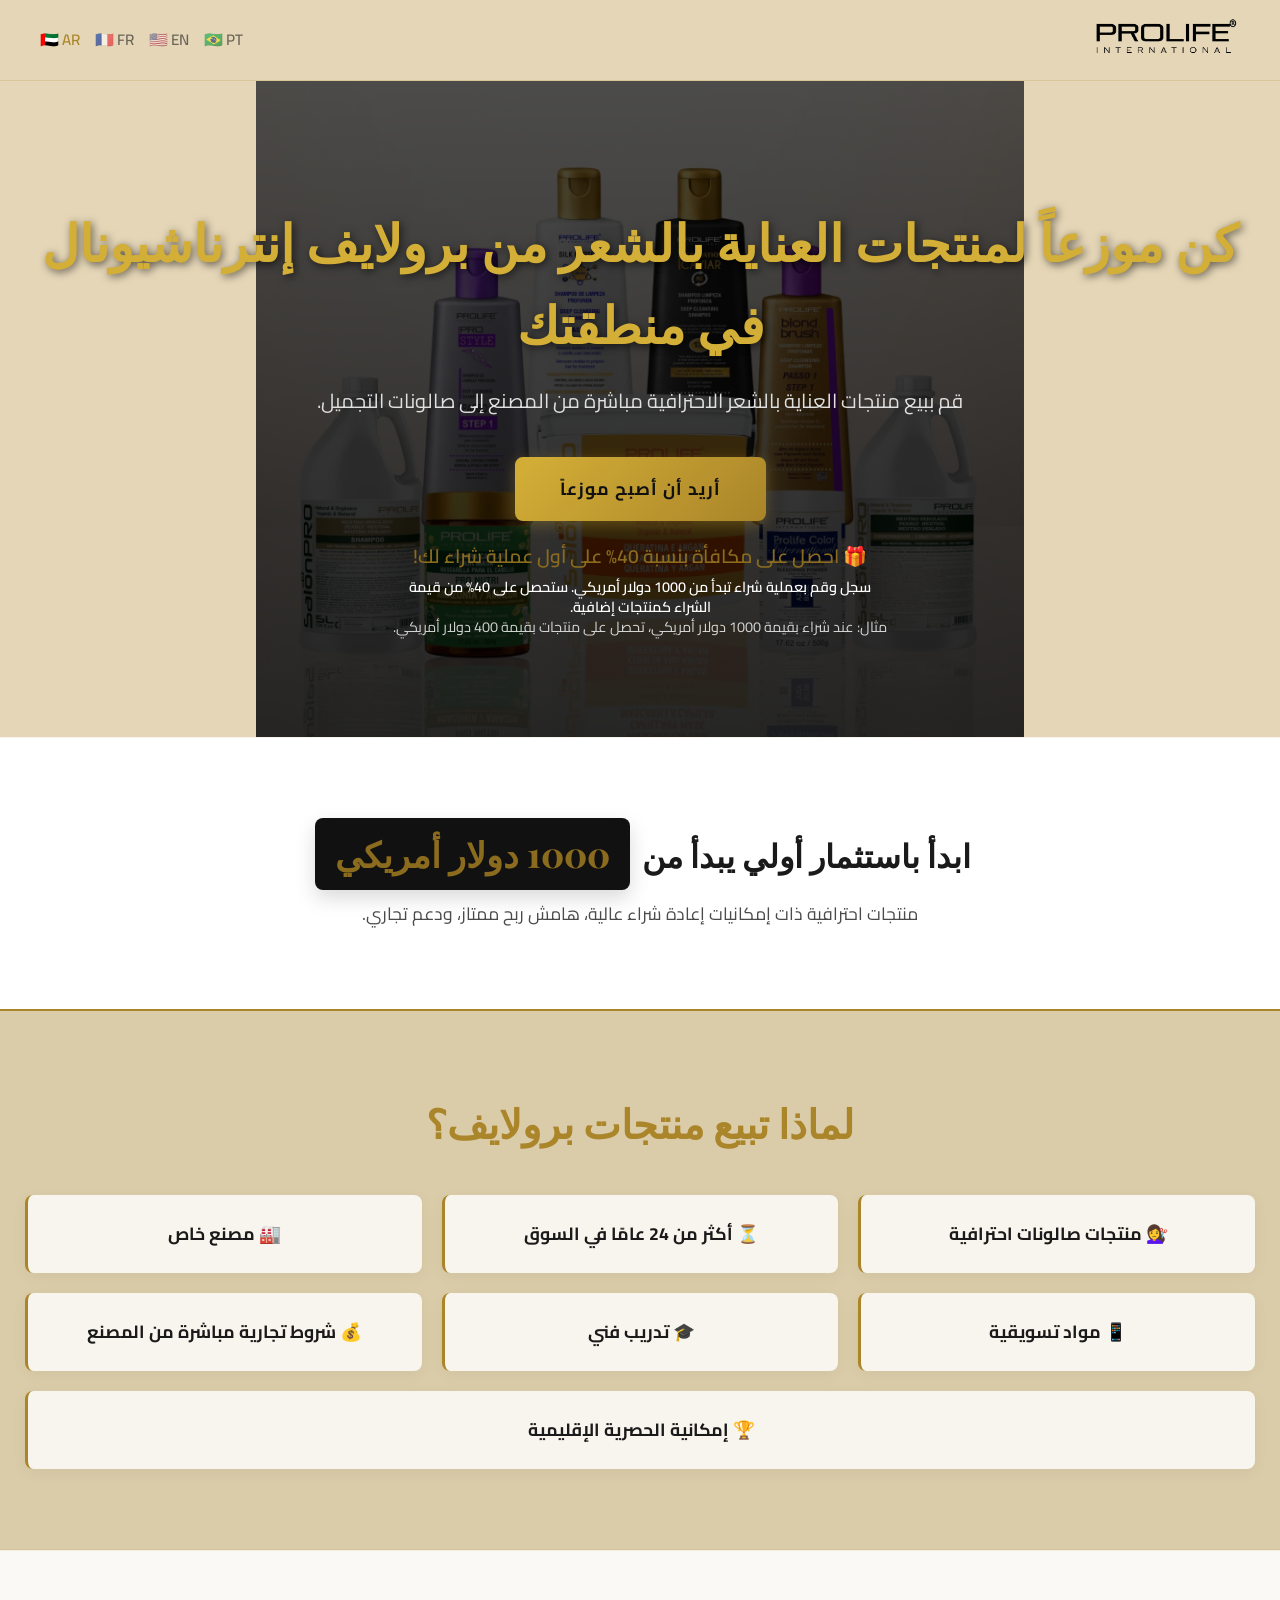
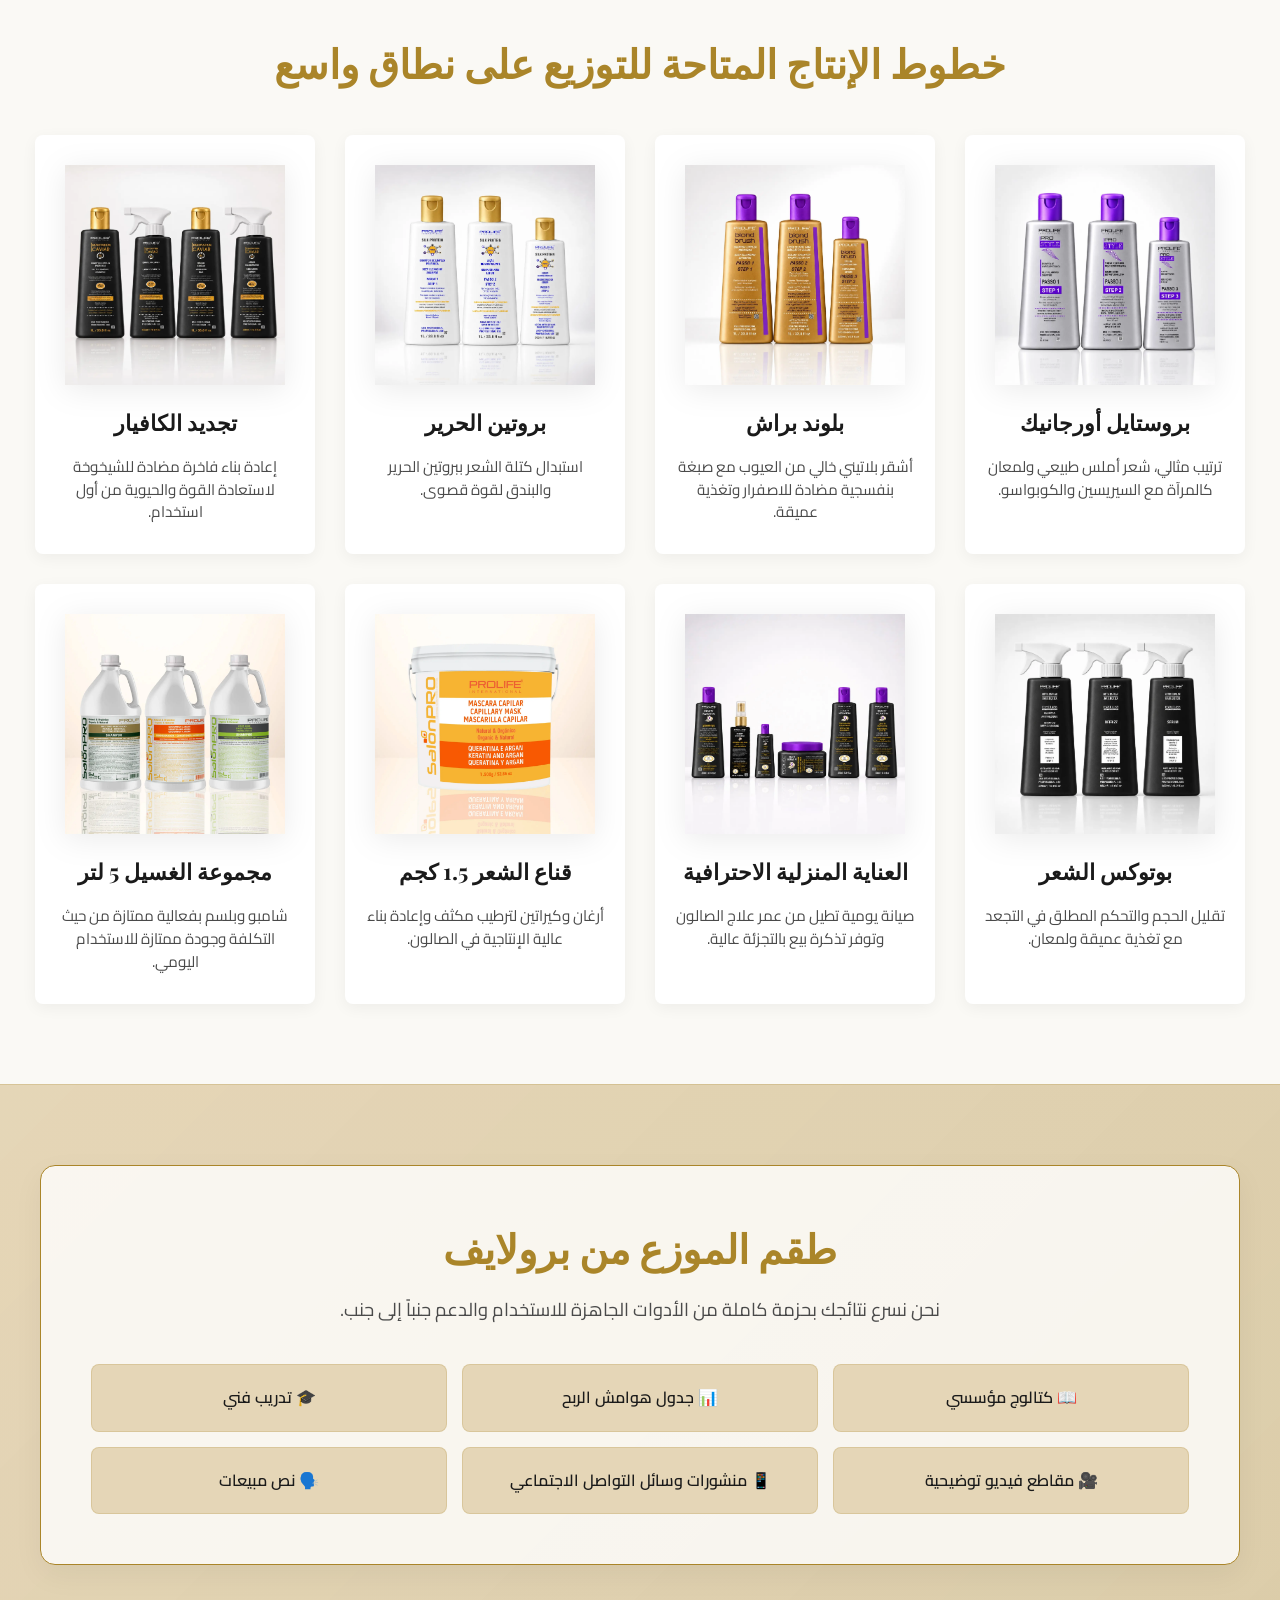
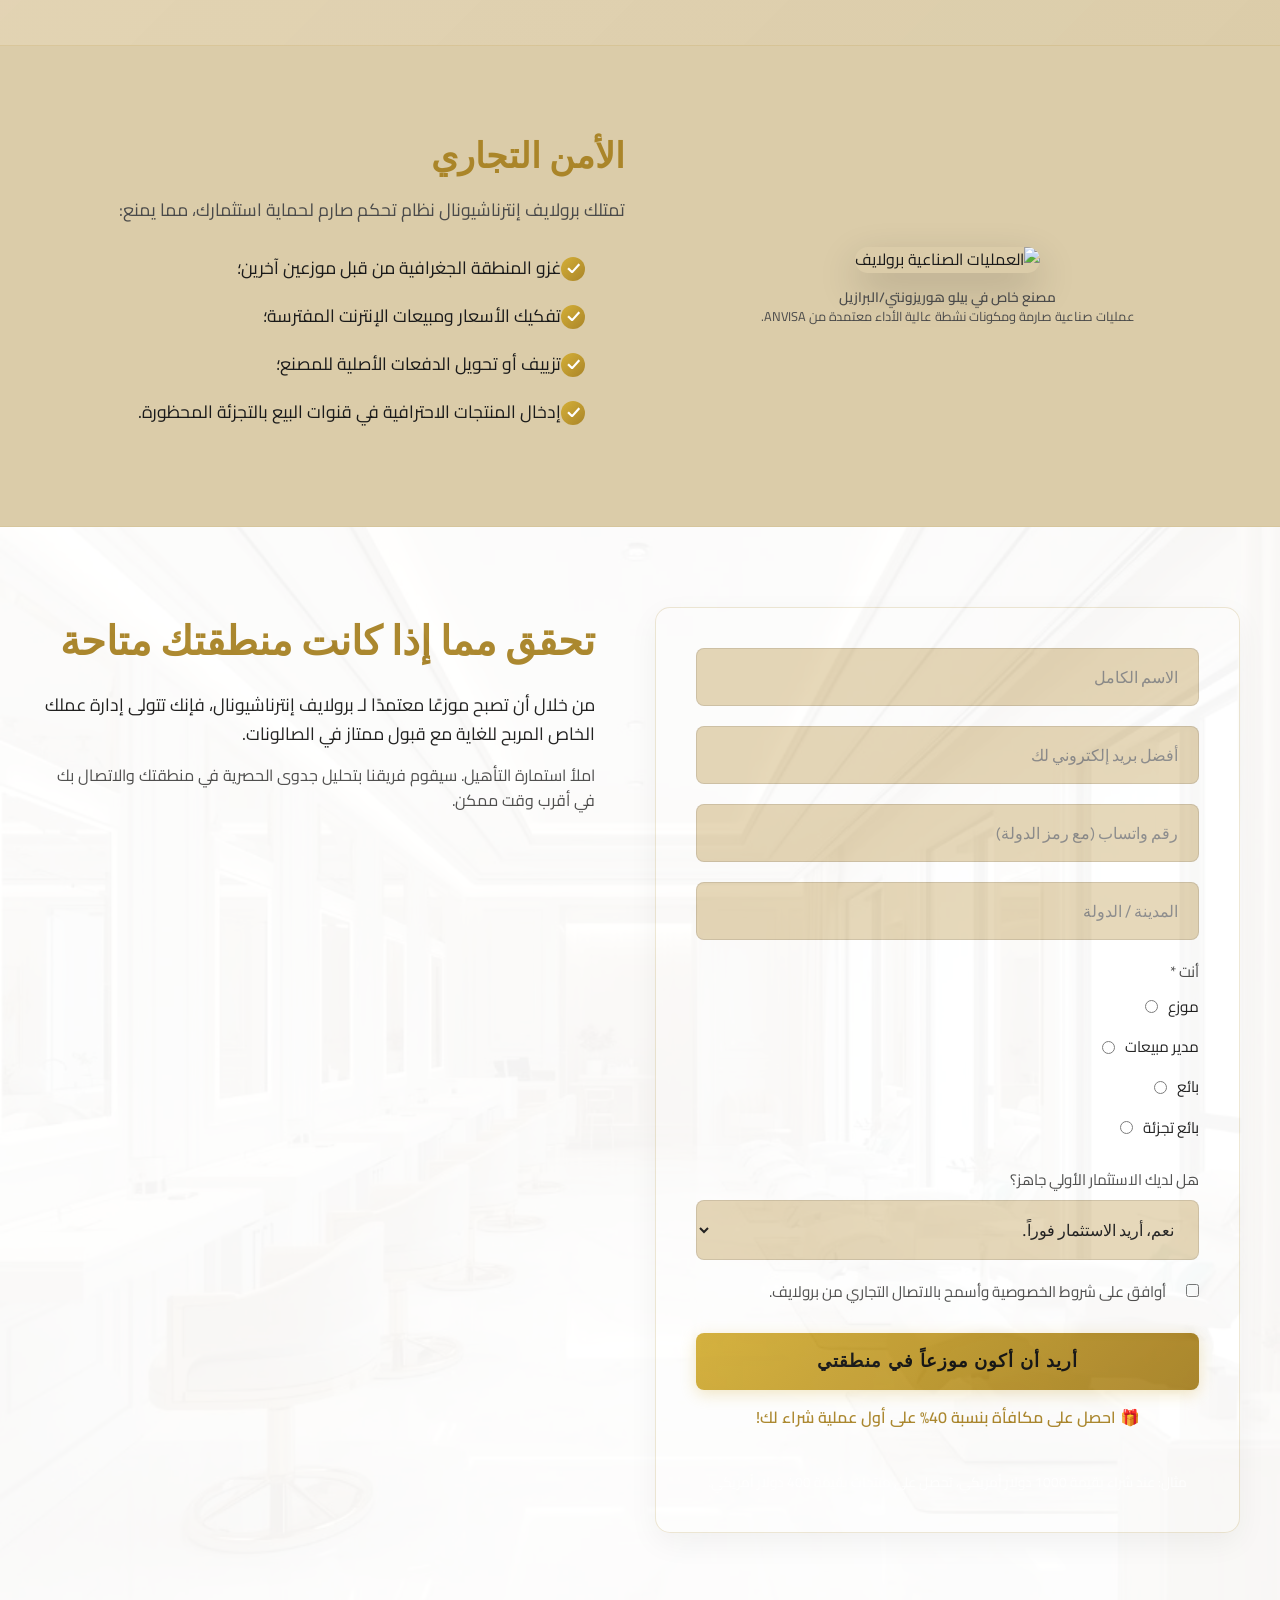
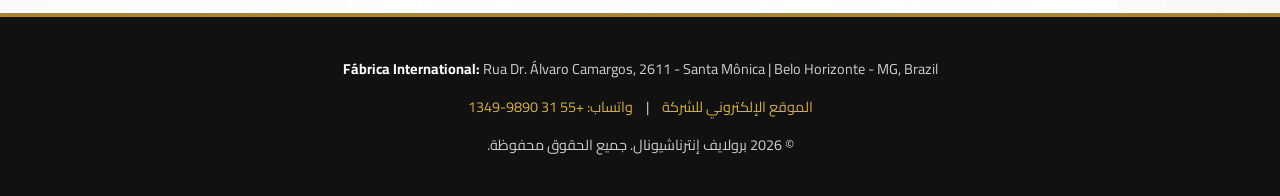
==== ar/index.html @ 461fb0f8 "Change h1 to include hair products" ====
<!DOCTYPE html>
<html lang="ar" dir="rtl">
<head>
    <!-- Google Tag Manager -->
    <script>(function(w,d,s,l,i){w[l]=w[l]||[];w[l].push({'gtm.start':
    new Date().getTime(),event:'gtm.js'});var f=d.getElementsByTagName(s)[0],
    j=d.createElement(s),dl=l!='dataLayer'?'&l='+l:'';j.async=true;j.src=
    'https://www.googletagmanager.com/gtm.js?id='+i+dl;f.parentNode.insertBefore(j,f);
    })(window,document,'script','dataLayer','GTM-KDRXJK3D');</script>
    <!-- End Google Tag Manager -->
    <meta charset="UTF-8">
    <meta name="viewport" content="width=device-width, initial-scale=1.0">
    <title>برولايف إنترناشيونال – كن موزعاً</title>
    <meta name="description" content="قم ببيع منتجات العناية بالشعر الاحترافية مباشرة من المصنع إلى صالونات التجميل. كن موزعاً لبرولايف في منطقتك.">
    <link rel="preconnect" href="https://fonts.googleapis.com">
    <link rel="preconnect" href="https://fonts.gstatic.com" crossorigin>
    <link href="https://fonts.googleapis.com/css2?family=Outfit:wght@300;400;600&family=Playfair+Display:ital,wght@0,400;0,600;0,700;1,400&family=Cairo:wght@400;600;700&display=swap" rel="stylesheet">
    <link rel="stylesheet" href="../styles.css?v=18">
    <style>
        body { font-family: 'Cairo', 'Outfit', sans-serif; }
    </style>
</head>
<body>
    <!-- Google Tag Manager (noscript) -->
    <noscript><iframe src="https://www.googletagmanager.com/ns.html?id=GTM-KDRXJK3D"
    height="0" width="0" style="display:none;visibility:hidden"></iframe></noscript>
    <!-- End Google Tag Manager (noscript) -->

    <header>
        <div class="container" style="display: flex; justify-content: space-between; align-items: center; flex-wrap: wrap; gap: 15px;">
            <img alt="Prolife International" src="../img/Logo%20letras%20pretas.png" class="logo-img">
            <div class="lang-selector">
                <a href="/" title="Português">🇧🇷 PT</a>
                <a href="/en/" title="English">🇺🇸 EN</a>
                <a href="/fr/" title="Français">🇫🇷 FR</a>
                <a href="/ar/" class="active" title="العربية">🇦🇪 AR</a>
            </div>
        </div>
    </header>

    <main>
        <!-- 1. Topo -->
        <section class="hero">
            <div class="container">
                <h1>كن موزعاً لمنتجات العناية بالشعر من برولايف إنترناشيونال في منطقتك</h1>
                <p>قم ببيع منتجات العناية بالشعر الاحترافية مباشرة من المصنع إلى صالونات التجميل.</p>
                <a href="#cadastro" class="btn-cta">أريد أن أصبح موزعاً</a>
                <div style="margin-top: 20px; font-weight: 600;">
                    <span style="display: block; font-size: 1.2rem; color: var(--gold-light); margin-bottom: 5px;">🎁 احصل على مكافأة بنسبة 40% على أول عملية شراء لك!</span>
                    <span style="display: block; font-size: 0.9rem; color: #ffffff; line-height: 1.4; max-width: 500px; margin: 0 auto;">سجل وقم بعملية شراء تبدأ من 1000 دولار أمريكي. ستحصل على 40% من قيمة الشراء كمنتجات إضافية.<br><span style="opacity: 0.8; font-weight: normal;">مثال: عند شراء بقيمة 1000 دولار أمريكي، تحصل على منتجات بقيمة 400 دولار أمريكي.</span></span>
                </div>
            </div>
        </section>

        <!-- 2. Oportunidade -->
        <section class="investimento-box">
            <div class="container">
                <h3>ابدأ باستثمار أولي يبدأ من <span class="tag-valor">1000 دولار أمريكي</span></h3>
                <p>منتجات احترافية ذات إمكانيات إعادة شراء عالية، هامش ربح ممتاز، ودعم تجاري.</p>
            </div>
        </section>

        <!-- 3. Por que vender Prolife -->
        <section class="beneficios">
            <div class="container">
                <h2>لماذا تبيع منتجات برولايف؟</h2>
                <div class="row">
                    <div class="beneficio-card"><h4>🏭 مصنع خاص</h4></div>
                    <div class="beneficio-card"><h4>⏳ أكثر من 24 عامًا في السوق</h4></div>
                    <div class="beneficio-card"><h4>💇‍♀️ منتجات صالونات احترافية</h4></div>
                    <div class="beneficio-card"><h4>💰 شروط تجارية مباشرة من المصنع</h4></div>
                    <div class="beneficio-card"><h4>🎓 تدريب فني</h4></div>
                    <div class="beneficio-card"><h4>📱 مواد تسويقية</h4></div>
                    <div class="beneficio-card"><h4>🏆 إمكانية الحصرية الإقليمية</h4></div>
                </div>
            </div>
        </section>

        <!-- 4. Produtos de maior giro -->
        <section class="produtos-section">
            <div class="container">
                <h2>خطوط الإنتاج المتاحة للتوزيع على نطاق واسع</h2>
                <div class="row">
                    <div class="produto-card-wrapper">
                        <div class="produto-card">
                            <img src="../img/prostyle.webp" alt="بروستايل أورجانيك" class="produto-img">
                            <h4>بروستايل أورجانيك</h4>
                            <p>ترتيب مثالي، شعر أملس طبيعي ولمعان كالمرآة مع السيريسين والكوبواسو.</p>
                        </div>
                    </div>
                    <div class="produto-card-wrapper">
                        <div class="produto-card">
                            <img src="../img/blondbrush.webp" alt="بلوند براش" class="produto-img">
                            <h4>بلوند براش</h4>
                            <p>أشقر بلاتيني خالي من العيوب مع صبغة بنفسجية مضادة للاصفرار وتغذية عميقة.</p>
                        </div>
                    </div>
                    <div class="produto-card-wrapper">
                        <div class="produto-card">
                            <img src="../img/silkprotein.webp" alt="بروتين الحرير" class="produto-img">
                            <h4>بروتين الحرير</h4>
                            <p>استبدال كتلة الشعر ببروتين الحرير والبندق لقوة قصوى.</p>
                        </div>
                    </div>
                    <div class="produto-card-wrapper">
                        <div class="produto-card">
                            <img src="../img/renovationcaviar.webp" alt="تجديد الكافيار" class="produto-img">
                            <h4>تجديد الكافيار</h4>
                            <p>إعادة بناء فاخرة مضادة للشيخوخة لاستعادة القوة والحيوية من أول استخدام.</p>
                        </div>
                    </div>
                    <div class="produto-card-wrapper">
                        <div class="produto-card">
                            <img src="../img/botoxcapilarhairbotox.webp" alt="بوتوكس الشعر" class="produto-img">
                            <h4>بوتوكس الشعر</h4>
                            <p>تقليل الحجم والتحكم المطلق في التجعد مع تغذية عميقة ولمعان.</p>
                        </div>
                    </div>
                    <div class="produto-card-wrapper">
                        <div class="produto-card">
                            <img src="../img/kitbeauty%20keratin.webp" alt="العناية المنزلية الاحترافية" class="produto-img">
                            <h4>العناية المنزلية الاحترافية</h4>
                            <p>صيانة يومية تطيل من عمر علاج الصالون وتوفر تذكرة بيع بالتجزئة عالية.</p>
                        </div>
                    </div>
                    <div class="produto-card-wrapper">
                        <div class="produto-card">
                            <img src="../img/MÁSCARA%20CAPILAR%20PROFISSIONAL%20–%20ARGAN%20E%20QUERATINA.%201,5G.webp" alt="قناع الشعر بالأرغان والكيراتين" class="produto-img">
                            <h4>قناع الشعر 1.5 كجم</h4>
                            <p>أرغان وكيراتين لترطيب مكثف وإعادة بناء عالية الإنتاجية في الصالون.</p>
                        </div>
                    </div>
                    <div class="produto-card-wrapper">
                        <div class="produto-card">
                            <img src="../img/SHAMPOOS%20E%20CONDICIONADORES%20PROFISSIONAIS%205L.webp" alt="مجموعة الغسيل 5 لتر" class="produto-img">
                            <h4>مجموعة الغسيل 5 لتر</h4>
                            <p>شامبو وبلسم بفعالية ممتازة من حيث التكلفة وجودة ممتازة للاستخدام اليومي.</p>
                        </div>
                    </div>
                </div>
            </div>
        </section>

        <!-- 5. Suporte ao distribuidor -->
        <section class="suporte-section">
            <div class="container">
                <div class="suporte-box">
                    <h2>طقم الموزع من برولايف</h2>
                    <p class="destaque">نحن نسرع نتائجك بحزمة كاملة من الأدوات الجاهزة للاستخدام والدعم جنباً إلى جنب.</p>
                    <div class="suporte-grid">
                        <div class="suporte-item">📖 كتالوج مؤسسي</div>
                        <div class="suporte-item">📊 جدول هوامش الربح</div>
                        <div class="suporte-item">🎓 تدريب فني</div>
                        <div class="suporte-item">🎥 مقاطع فيديو توضيحية</div>
                        <div class="suporte-item">📱 منشورات وسائل التواصل الاجتماعي</div>
                        <div class="suporte-item">🗣️ نص مبيعات</div>
                    </div>
                </div>
            </div>
        </section>

        <!-- 6. Segurança comercial -->
        <section class="seguranca-section">
            <div class="container">
                <div class="row">
                    <div class="col-50">
                        <h2>الأمن التجاري</h2>
                        <h3>تمتلك برولايف إنترناشيونال نظام تحكم صارم لحماية استثمارك، مما يمنع:</h3>
                        <ul class="list-seguranca">
                            <li>غزو المنطقة الجغرافية من قبل موزعين آخرين؛</li>
                            <li>تفكيك الأسعار ومبيعات الإنترنت المفترسة؛</li>
                            <li>تزييف أو تحويل الدفعات الأصلية للمصنع؛</li>
                            <li>إدخال المنتجات الاحترافية في قنوات البيع بالتجزئة المحظورة.</li>
                        </ul>
                    </div>
                    <div class="col-50" style="display: flex; align-items: center; justify-content: center;">
                        <div class="box-fabrica-img" style="text-align: center; max-width: 500px; margin: 0 auto;">
                            <img src="../img/processos%20industriais%20prolife.webp" alt="العمليات الصناعية برولايف" style="width: 100%; border-radius: 15px; box-shadow: 0 15px 40px rgba(0,0,0,0.2);">
                            <p style="font-size: 0.85rem; color: var(--text-dim); margin-top: 15px; font-weight: 600; line-height: 1.4;">مصنع خاص في بيلو هوريزونتي/البرازيل<br><span style="font-weight: 400; font-size: 0.8rem;">عمليات صناعية صارمة ومكونات نشطة عالية الأداء معتمدة من ANVISA.</span></p>
                        </div>
                    </div>
                </div>
            </div>
        </section>

        <!-- 7. Formulário final -->
        <section class="form-section" id="cadastro">
            <div class="container">
                <div class="row">
                    <div class="col-50">
                        <div style="padding-right: 30px;">
                            <h2 style="font-family: var(--font-serif); color: var(--gold-primary); margin-bottom: 20px; font-size: 2.5rem;">تحقق مما إذا كانت منطقتك متاحة</h2>
                            <p style="font-size: 1.1rem; color: var(--text-light); margin-bottom: 15px;">من خلال أن تصبح موزعًا معتمدًا لـ برولايف إنترناشيونال، فإنك تتولى إدارة عملك الخاص المربح للغاية مع قبول ممتاز في الصالونات.</p>
                            <p style="color: var(--text-dim);">املأ استمارة التأهيل. سيقوم فريقنا بتحليل جدوى الحصرية في منطقتك والاتصال بك في أقرب وقت ممكن.</p>
                        </div>
                    </div>
                    <div class="col-50">
                        <div class="form-wrapper">
                            <form id="prolife-lead-form" method="POST">
                                <div class="form-group">
                                    <input type="text" name="name" placeholder="الاسم الكامل" required>
                                </div>
                                <div class="form-group">
                                    <input type="email" name="email" placeholder="أفضل بريد إلكتروني لك" required>
                                </div>
                                <div class="form-group">
                                    <input type="text" name="whatsapp" placeholder="رقم واتساب (مع رمز الدولة)" required>
                                </div>
                                <div class="form-group">
                                    <input type="text" name="city" placeholder="المدينة / الدولة" required>
                                </div>
                                <div class="form-group">
                                    <label>أنت *</label>
                                    <div class="radio-group" style="display: flex; flex-direction: column; gap: 8px; margin-top: 10px;">
                                        <label style="display: flex; align-items: center; gap: 10px; font-weight: normal; cursor: pointer; color: var(--text-light);"><input type="radio" name="voce_e" value="موزع" required style="width: auto;"> موزع</label>
                                        <label style="display: flex; align-items: center; gap: 10px; font-weight: normal; cursor: pointer; color: var(--text-light);"><input type="radio" name="voce_e" value="مدير مبيعات" required style="width: auto;"> مدير مبيعات</label>
                                        <label style="display: flex; align-items: center; gap: 10px; font-weight: normal; cursor: pointer; color: var(--text-light);"><input type="radio" name="voce_e" value="بائع" required style="width: auto;"> بائع</label>
                                        <label style="display: flex; align-items: center; gap: 10px; font-weight: normal; cursor: pointer; color: var(--text-light);"><input type="radio" name="voce_e" value="بائع تجزئة" required style="width: auto;"> بائع تجزئة</label>
                                    </div>
                                </div>
                                <div class="form-group">
                                    <label for="invest">هل لديك الاستثمار الأولي جاهز؟</label>
                                    <select name="invest_ready" id="invest" required>
                                        <option value="نعم، أريد الاستثمار فوراً.">نعم، أريد الاستثمار فوراً.</option>
                                        <option value="أنا مهتم، لكنني بحاجة إلى مزيد من التفاصيل.">أنا مهتم، لكنني بحاجة إلى مزيد من التفاصيل.</option>
                                    </select>
                                </div>
                                <div class="form-group" style="font-size: 0.85rem; display: flex; align-items: flex-start; gap: 10px;">
                                    <input type="checkbox" id="privacy" style="width: auto; margin-top: 4px;" required>
                                    <label for="privacy">أوافق على شروط الخصوصية وأسمح بالاتصال التجاري من برولايف.</label>
                                </div>
                                <button type="submit" class="btn-cta" style="width: 100%;">أريد أن أكون موزعاً في منطقتي</button>
                                <div style="margin-top: 15px; text-align: center; font-weight: 600;">
                                    <span style="display: block; font-size: 1rem; color: var(--gold-primary); margin-bottom: 5px;">🎁 احصل على مكافأة بنسبة 40% على أول عملية شراء لك!</span>
                                    <span style="display: block; font-size: 0.85rem; color: #ffffff; line-height: 1.4;">سجل وقم بعملية شراء تبدأ من 1000 دولار أمريكي. ستحصل على 40% من قيمة الشراء كمنتجات إضافية.<br><span style="opacity: 0.8; font-weight: normal;">مثال: عند شراء بقيمة 1000 دولار أمريكي، تحصل على منتجات بقيمة 400 دولار أمريكي.</span></span>
                                </div>
                            </form>
                        </div>
                    </div>
                </div>
            </div>
        </section>
    </main>

    <footer>
        <div class="container" style="display: flex; align-items: center; justify-content: center; flex-wrap: wrap; gap: 20px;">
            <div class="footer-content" style="text-align: center;">
                <p><strong>Fábrica International:</strong> Rua Dr. Álvaro Camargos, 2611 - Santa Mônica | Belo Horizonte - MG, Brazil</p>
                <p style="margin: 15px 0;">
                    <a href="https://prolifebrazil.com/" target="_blank">الموقع الإلكتروني للشركة</a> | 
                    <a href="https://api.whatsapp.com/send?phone=553198901349" target="_blank">واتساب: +55 31 9890-1349</a>
                </p>
                <p>© 2026 برولايف إنترناشيونال. جميع الحقوق محفوظة.</p>
            </div>
        </div>
    </footer>

    <!-- SCRIPT DE ENVIO DO FORMULÁRIO -->
    <script>
    document.addEventListener('DOMContentLoaded', function () {
        const form = document.getElementById('prolife-lead-form');
        if (form) {
            form.addEventListener('submit', function (e) {
                e.preventDefault();
                
                const nome = form.querySelector('[name="name"]').value;
                const email = form.querySelector('[name="email"]').value;
                const zap = form.querySelector('[name="whatsapp"]').value;
                const city = form.querySelector('[name="city"]').value;
                
                let role = "غير محدد";
                const roleEl = form.querySelector('input[name="voce_e"]:checked');
                if (roleEl) role = roleEl.value;
                
                const invest = form.querySelector('[name="invest_ready"]').value;
                
                let msg = "مرحباً! أنا مهتم بأن أصبح موزعاً لبرولايف.\n\n";
                msg += "*الاسم:* " + nome + "\n";
                msg += "*البريد الإلكتروني:* " + email + "\n";
                msg += "*واتساب:* " + zap + "\n";
                msg += "*المدينة/الدولة:* " + city + "\n";
                msg += "*الدور:* " + role + "\n";
                msg += "*الاستثمار:* " + invest;
                
                const waUrl = "https://api.whatsapp.com/send?phone=553198901349&text=" + encodeURIComponent(msg);
                
                localStorage.setItem('wa_link', waUrl);
                window.location.href = "obrigado.html";
            });
        }
    });
    </script>
</body>
</html>
---- styles.css ----
:root {
    --bg-dark: #E5D6B7;
    --bg-darker: #dbcca9;
    --text-light: #1a1a1a;
    --text-dim: #4a4a4a;
    --gold-primary: #aa8529;
    --gold-light: #8b6b1d;
    --gold-dark: #7a5c16;
    --gold-gradient: linear-gradient(135deg, #d4af37 0%, #aa8529 100%);
    --font-sans: 'Outfit', sans-serif;
    --font-serif: 'Playfair Display', serif;
    
    --primary-color: var(--bg-dark);
    --accent-color: var(--gold-primary);
    --bg-light: #ffffff;
}

* { margin: 0; padding: 0; box-sizing: border-box; }
body { font-family: var(--font-sans); color: var(--text-light); background: var(--bg-dark); line-height: 1.6; overflow-x: hidden; }

/* Layout de Seções */
section { padding: 80px 20px; position: relative; }
.container { max-width: 1200px; margin: 0 auto; width: 100%; }
.row { display: flex; flex-wrap: wrap; margin: 0 -15px; }
.col-50 { flex: 0 0 50%; max-width: 50%; padding: 0 15px; }

header { background: rgba(229, 214, 183, 0.9); backdrop-filter: blur(10px); padding: 15px 0; text-align: center; border-bottom: 1px solid rgba(170, 133, 41, 0.2); position: sticky; top: 0; z-index: 100; }
header img { max-height: 50px; display: inline-block; }

/* Hero Banner - Gradiente dourado para preencher laterais em telas grandes */
.hero { 
    background-image: linear-gradient(rgba(0, 0, 0, 0.7), rgba(0, 0, 0, 0.85)), url('img/tdprodutos.webp'); 
    background-position: center center, center center;
    background-repeat: no-repeat, no-repeat;
    background-size: cover, cover;
    background-color: #E5D6B7;
    color: #ffffff; text-align: center; padding: 120px 20px 100px; 
}
.hero h1 { font-family: var(--font-serif); font-size: 3.2rem; margin-bottom: 20px; font-weight: 700; color: #d4af37; text-shadow: 2px 2px 8px rgba(0, 0, 0, 0.6); }
.hero p { font-size: 1.25rem; max-width: 850px; margin: 0 auto 40px; color: #e0e0e0; }

/* Botões */
.btn-cta { 
    display: inline-block; 
    background: var(--gold-gradient); 
    color: #111111; 
    padding: 18px 45px; 
    font-weight: 700; 
    text-decoration: none; 
    border-radius: 8px; 
    text-transform: uppercase; 
    font-size: 1.1rem; 
    letter-spacing: 1px; 
    transition: all 0.3s ease; 
    box-shadow: 0 4px 15px rgba(212, 175, 55, 0.3); 
    border: none; 
    cursor: pointer; 
    text-align: center; 
}
.btn-cta:hover { 
    transform: scale(1.02); 
    box-shadow: 0 8px 25px rgba(212, 175, 55, 0.5); 
    background: #ffffff; 
    color: #111111; 
}

/* Bloco de Investimento Inicial */
.investimento-box { background: var(--bg-light); text-align: center; border-bottom: 2px solid var(--accent-color); border-top: 1px solid rgba(170, 133, 41, 0.1); padding: 80px 20px; }
.investimento-box h3 { font-family: var(--font-serif); font-size: 2rem; color: var(--text-light); margin-bottom: 10px; }
.tag-valor { display: inline-block; background: #111111; color: var(--gold-light); padding: 8px 20px; border-radius: 8px; font-size: 1.1em; font-weight: 800; margin: 0 5px; box-shadow: 0 8px 20px rgba(0,0,0,0.15); border: none; }
.investimento-box p { color: var(--text-dim); font-size: 1.1rem; max-width: 800px; margin: 0 auto; }

/* Benefícios (Grid flex) */
.beneficios { background: var(--bg-darker); border-bottom: 1px solid rgba(170, 133, 41, 0.1); padding: 80px 20px; }
.beneficios h2 { font-family: var(--font-serif); font-size: 2.5rem; color: var(--gold-primary); margin-bottom: 40px; text-align: center; }
.beneficios .row { display: flex; flex-wrap: wrap; justify-content: center; gap: 20px; }
.beneficio-card { background: rgba(255, 255, 255, 0.8); padding: 25px 20px; border-radius: 8px; border-left: 3px solid var(--accent-color); transition: transform 0.3s ease; flex: 1 1 calc(33.333% - 20px); min-width: 250px; display: flex; align-items: center; justify-content: center; text-align: center; box-shadow: 0 4px 15px rgba(0,0,0,0.05); }
.beneficio-card:hover { transform: translateY(-5px); background: #ffffff; border-color: var(--gold-light); box-shadow: 0 8px 20px rgba(0,0,0,0.1); }
.beneficio-card h4 { font-size: 1.1rem; color: var(--text-light); }

/* Produtos / Carros-chefes */
.produtos-section { background: #faf9f5; border-top: 1px solid rgba(170, 133, 41, 0.1); }
.produtos-section h2 { font-family: var(--font-serif); font-size: 2.5rem; color: var(--gold-primary); margin-bottom: 40px; text-align: center; }
.produtos-section .row { display: grid; grid-template-columns: repeat(auto-fit, minmax(280px, 1fr)); gap: 30px; padding: 0 10px; }
.produto-card-wrapper { display: flex; }
.produto-card { background: #ffffff; border: none; border-radius: 8px; padding: 30px 20px; text-align: center; width: 100%; transition: all 0.3s ease; display: flex; flex-direction: column; box-shadow: 0 4px 15px rgba(0, 0, 0, 0.05); }
.produto-card:hover { transform: translateY(-8px); box-shadow: 0 15px 35px rgba(170, 133, 41, 0.15); }
.produto-img { width: 100%; height: 220px; object-fit: contain; margin-bottom: 20px; transition: transform 0.3s ease; filter: drop-shadow(0 5px 15px rgba(0,0,0,0.08)); }
.produto-card:hover .produto-img { transform: scale(1.05); }
.produto-card h4 { font-family: var(--font-serif); font-size: 1.4rem; color: var(--text-light); margin-bottom: 15px; }
.produto-card p { color: var(--text-dim); font-size: 0.95rem; line-height: 1.5; }

/* Suporte ao Distribuidor */
.suporte-section { background: linear-gradient(135deg, rgba(229, 214, 183, 0.9) 0%, rgba(219, 204, 169, 0.95) 100%); border-top: 1px solid rgba(170, 133, 41, 0.2); border-bottom: 1px solid rgba(170, 133, 41, 0.2); }
.suporte-box { background: rgba(255, 255, 255, 0.8); padding: 50px; border-radius: 15px; border: 1px solid var(--accent-color); text-align: center; box-shadow: 0 10px 30px rgba(0,0,0,0.05); }
.suporte-box h2 { font-family: var(--font-serif); color: var(--gold-primary); font-size: 2.5rem; margin-bottom: 15px; }
.suporte-box p.destaque { color: var(--text-dim); font-size: 1.15rem; margin-bottom: 40px; max-width: 800px; margin-left: auto; margin-right: auto; }
.suporte-grid { display: flex; flex-wrap: wrap; gap: 15px; justify-content: center; }
.suporte-item { background: var(--bg-dark); padding: 20px; border-radius: 8px; font-weight: 600; color: var(--text-light); flex: 1 1 calc(33.333% - 15px); min-width: 220px; display: flex; align-items: center; justify-content: center; gap: 10px; border: 1px solid rgba(170, 133, 41, 0.2); transition: all 0.3s; }
.suporte-item:hover { border-color: var(--gold-primary); color: var(--gold-light); transform: translateY(-3px); background: #ffffff; box-shadow: 0 5px 15px rgba(0,0,0,0.05); }

/* Segurança Operacional */
.seguranca-section { background: var(--bg-darker); color: var(--text-light); border-bottom: 1px solid rgba(170, 133, 41, 0.1); }
.seguranca-section h2 { font-family: var(--font-serif); color: var(--gold-primary); font-size: 2.2rem; margin-bottom: 15px; }
.seguranca-section h3 { font-size: 1.1rem; color: var(--text-dim); font-weight: 400; line-height: 1.5; }
.list-seguranca { list-style: none; margin-top: 30px; }
.list-seguranca li { margin-bottom: 20px; font-size: 1.1rem; display: flex; align-items: flex-start; }
.list-seguranca li::before { content: "✓"; color: #ffffff; background: var(--gold-gradient); width: 24px; height: 24px; display: inline-flex; align-items: center; justify-content: center; border-radius: 50%; font-weight: bold; margin-right: 15px; font-size: 1rem; flex-shrink: 0; margin-top: 3px; }

.box-fabrica { background: rgba(255, 255, 255, 0.8); padding: 50px 40px; border-radius: 15px; text-align: center; border: 1px dashed var(--accent-color); box-shadow: 0 10px 30px rgba(0,0,0,0.05); width: 100%; max-width: 450px; }
.box-fabrica p.titulo { color: var(--gold-primary); font-weight: 700; font-size: 1.2rem; letter-spacing: 1px; }
.box-fabrica p.desc { font-size: 1rem; margin-top: 15px; color: var(--text-dim); }

/* Formulário de Captura Inteligente */
.form-section { background: var(--bg-light); position: relative; }
.form-section::before { content: ''; position: absolute; top: 0; left: 0; width: 100%; height: 100%; background: url('img/foto%20salao.webp') no-repeat center center/cover; opacity: 0.05; pointer-events: none; }
.form-wrapper { background: rgba(255, 255, 255, 0.95); padding: 40px; border-radius: 15px; color: var(--text-light); box-shadow: 0 10px 30px rgba(0,0,0,0.05); border: 1px solid rgba(170, 133, 41, 0.2); }
.form-group { margin-bottom: 20px; }
.form-group input, .form-group select { width: 100%; padding: 18px 20px; border: 1px solid rgba(0,0,0,0.1); background: var(--bg-dark); color: var(--text-light); border-radius: 8px; font-size: 1rem; font-family: var(--font-sans); transition: all 0.3s ease; }
.form-group input:focus, .form-group select:focus { outline: none; border-color: var(--gold-primary); background: #ffffff; box-shadow: 0 0 8px rgba(212, 175, 55, 0.3); }
.form-group input::placeholder { color: #888; }
.form-group label { display: block; margin-bottom: 8px; font-size: 0.95rem; color: var(--text-dim); }

/* Footer - Mantendo escuro para dar contraste final e combinar com o selo */
footer { background: #111111; color: #cccccc; padding: 40px 20px; font-size: 0.9rem; border-top: 4px solid var(--accent-color); }
footer a { color: #d4af37; text-decoration: none; margin: 0 10px; transition: color 0.3s ease; }
footer a:hover { color: #f3e5ab; }
footer strong { color: #ffffff; }

@media(max-width: 768px) {
    .col-50 { flex: 0 0 100%; max-width: 100%; margin-bottom: 20px; }
    .hero h1 { font-size: 2.2rem; }
    .investimento-box h3 { font-size: 1.5rem; }
    .beneficio-card, .produto-card-wrapper, .suporte-item { flex: 0 0 100%; max-width: 100%; }
    .suporte-box { padding: 30px 20px; }
    .box-fabrica { margin-top: 40px; }
    .form-wrapper { padding: 30px 20px; }
}

@media(min-width: 769px) {
    .hero {
        background-size: 60% 100%, 60% auto; /* Gradiente e imagem limitados a 60%, deixando o fundo E5D6B7 nas laterais */
    }
}

/* Language Selector */
.lang-selector {
    display: flex;
    gap: 15px;
    align-items: center;
}
.lang-selector a {
    text-decoration: none;
    color: var(--text-light);
    font-weight: 600;
    font-size: 0.95rem;
    transition: color 0.3s ease;
    opacity: 0.6;
}
.lang-selector a:hover, .lang-selector a.active {
    color: var(--gold-primary);
    opacity: 1;
}

/* RTL Support for Arabic */
[dir="rtl"] {
    text-align: right;
}
[dir="rtl"] .row {
    flex-direction: row-reverse;
}
[dir="rtl"] .form-group label {
    display: block;
    text-align: right;
}
[dir="rtl"] .radio-group label {
    flex-direction: row-reverse;
    justify-content: flex-end;
}
[dir="rtl"] .suporte-item {
    text-align: right;
}
[dir="rtl"] .beneficio-card {
    text-align: right;
}
[dir="rtl"] .list-seguranca li {
    padding-left: 0;
    padding-right: 25px;
}
[dir="rtl"] .list-seguranca li::before {
    left: auto;
    right: 0;
}
[dir="rtl"] .form-group input[type="checkbox"] {
    margin-right: 0;
    margin-left: 10px;
}
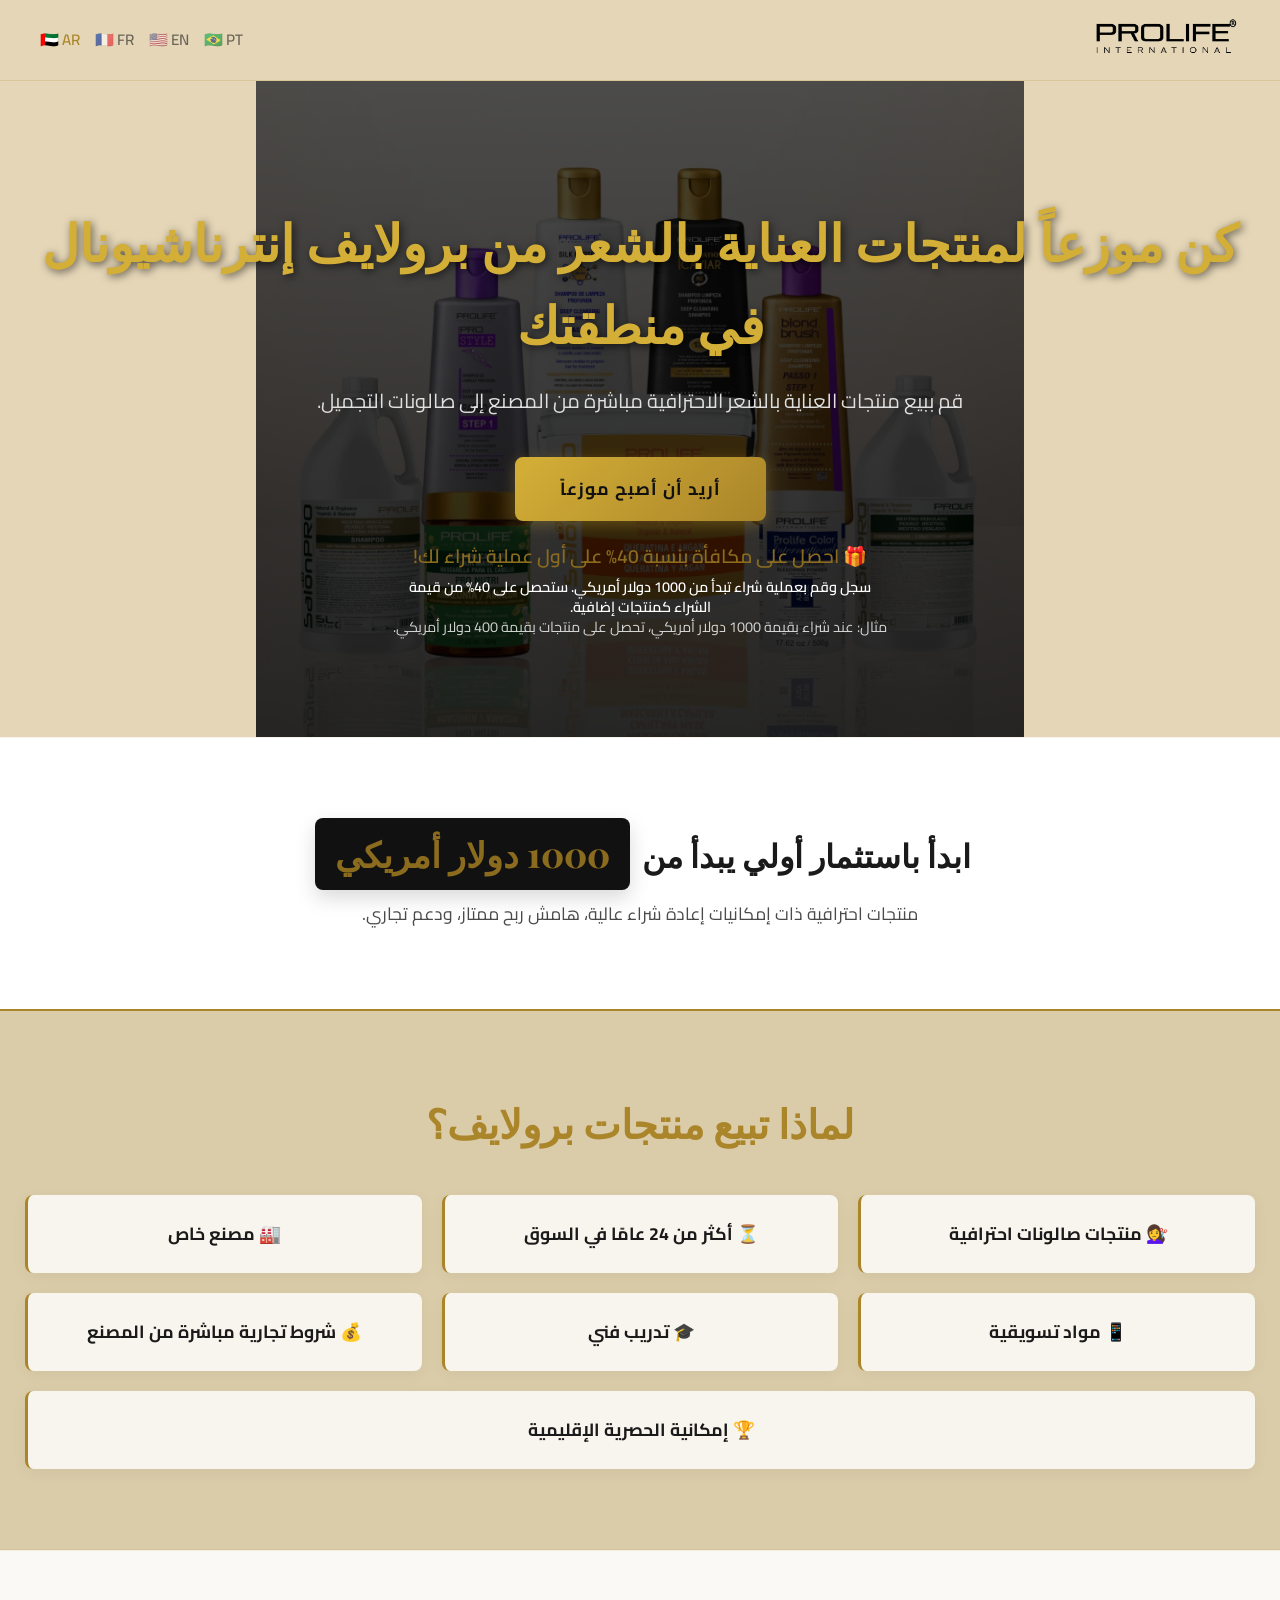
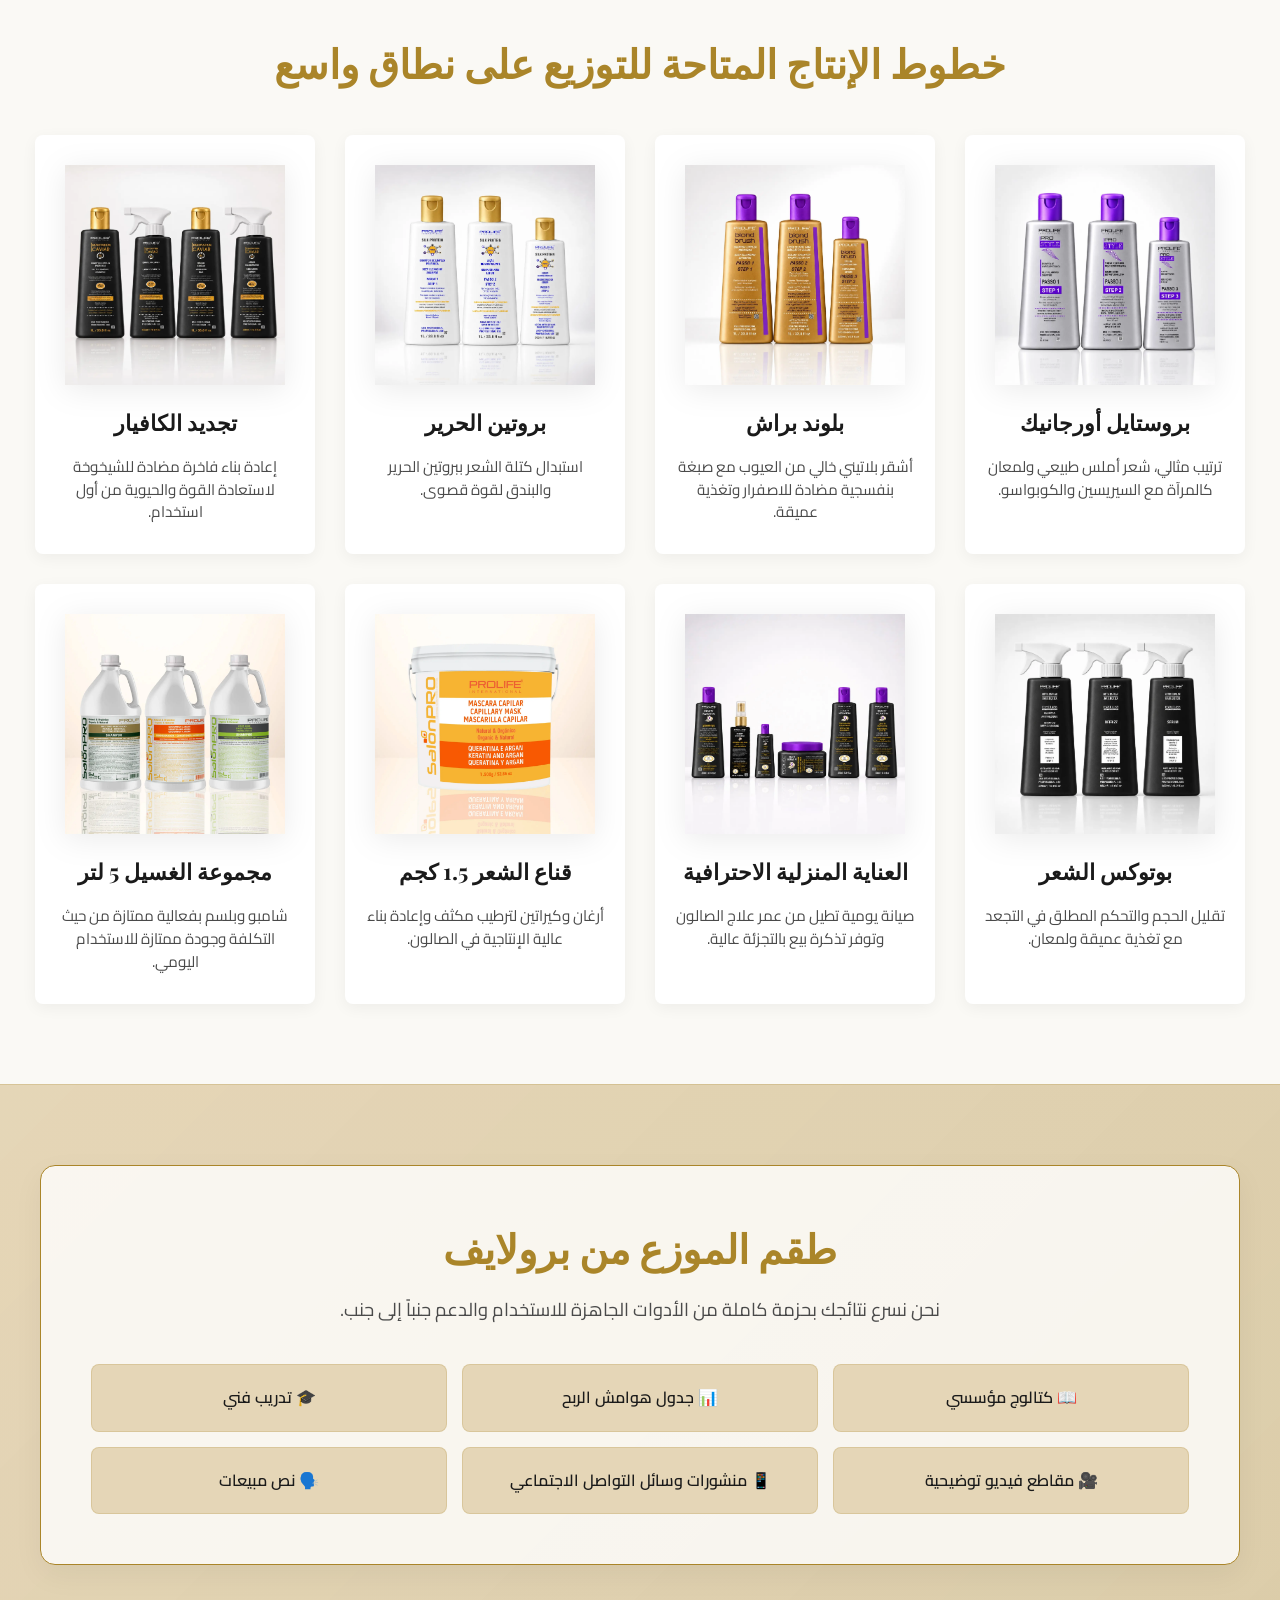
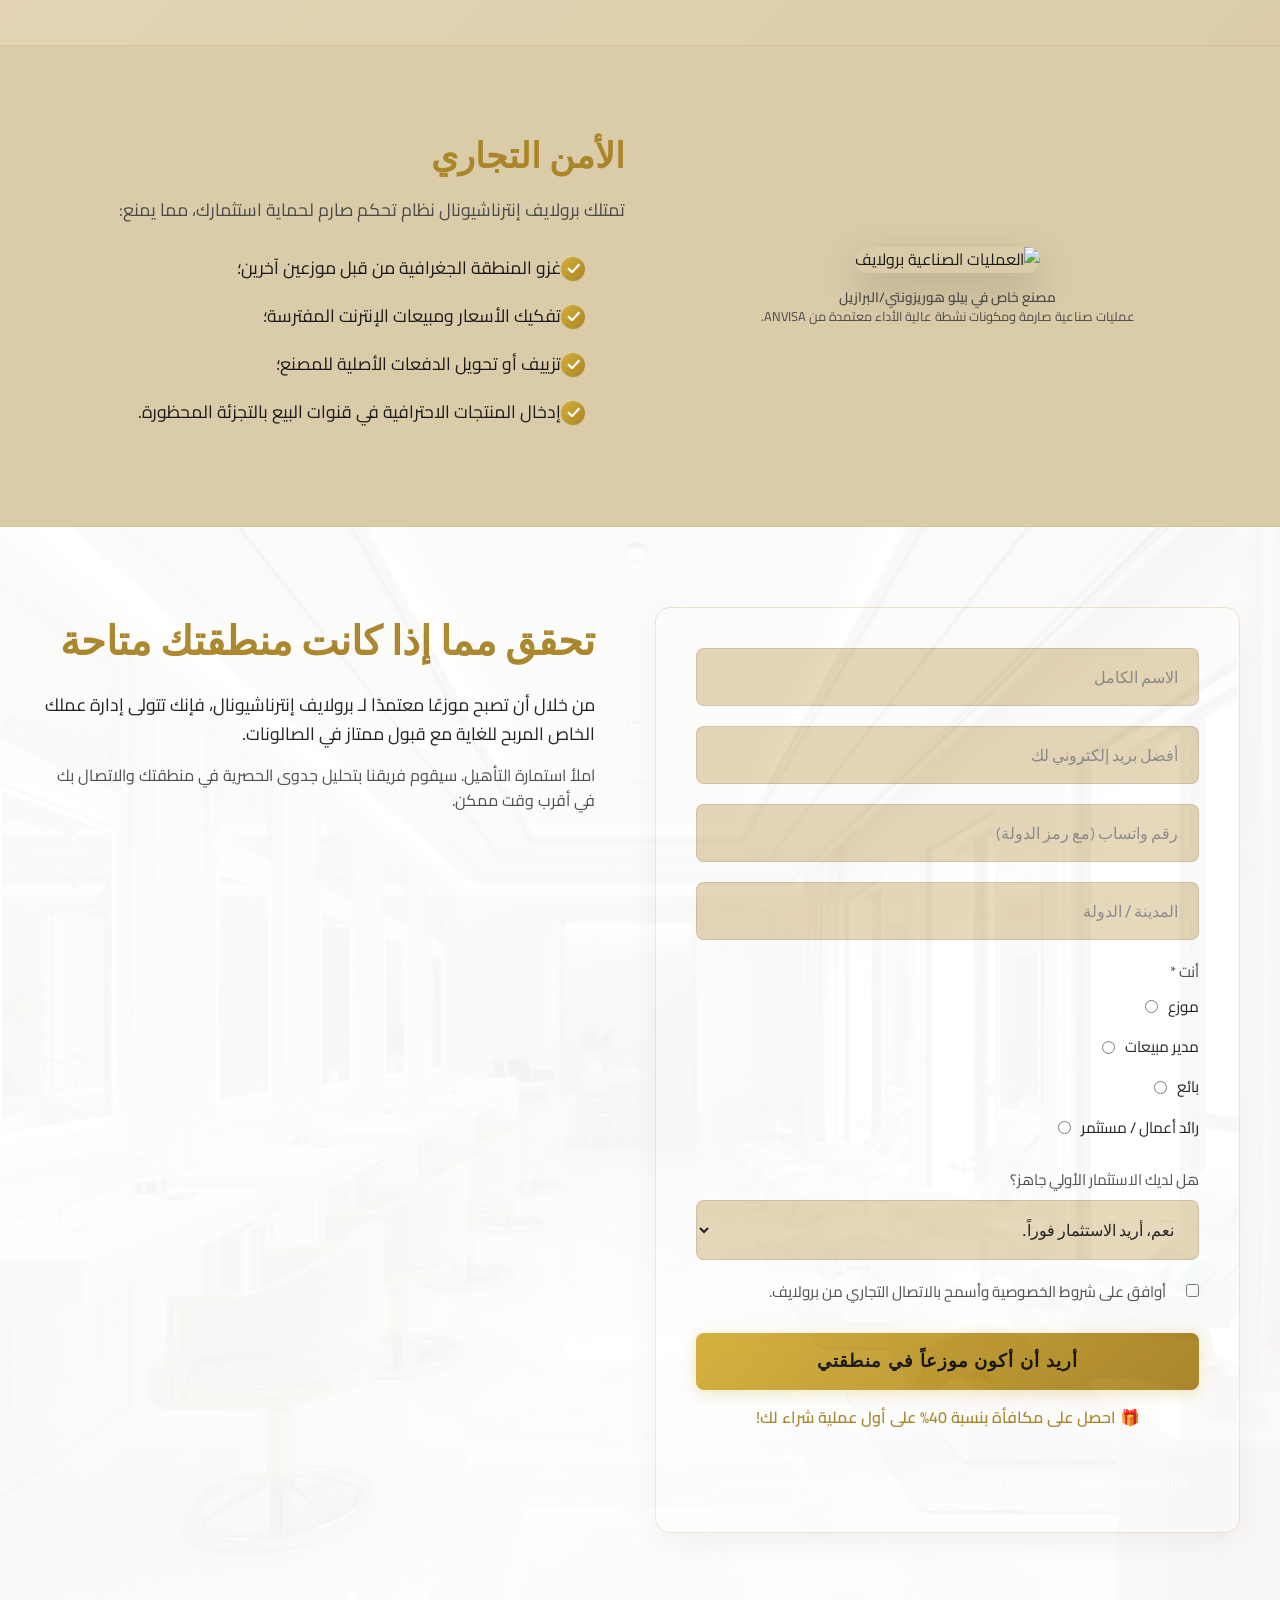
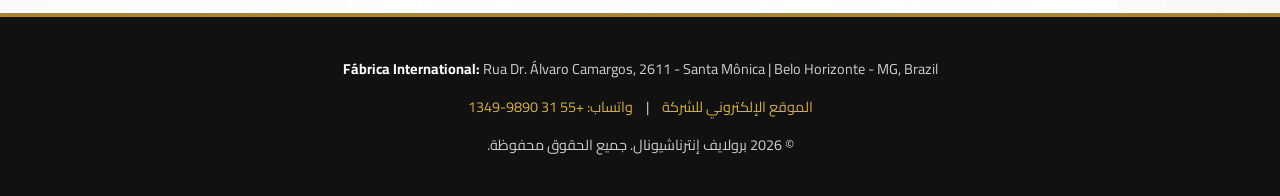
==== commit 5971b2b0: "Change Retailer to Entrepreneur / Investor in form" ====
--- a/ar/index.html
+++ b/ar/index.html
@@ -215,7 +215,7 @@
                                         <label style="display: flex; align-items: center; gap: 10px; font-weight: normal; cursor: pointer; color: var(--text-light);"><input type="radio" name="voce_e" value="موزع" required style="width: auto;"> موزع</label>
                                         <label style="display: flex; align-items: center; gap: 10px; font-weight: normal; cursor: pointer; color: var(--text-light);"><input type="radio" name="voce_e" value="مدير مبيعات" required style="width: auto;"> مدير مبيعات</label>
                                         <label style="display: flex; align-items: center; gap: 10px; font-weight: normal; cursor: pointer; color: var(--text-light);"><input type="radio" name="voce_e" value="بائع" required style="width: auto;"> بائع</label>
-                                        <label style="display: flex; align-items: center; gap: 10px; font-weight: normal; cursor: pointer; color: var(--text-light);"><input type="radio" name="voce_e" value="بائع تجزئة" required style="width: auto;"> بائع تجزئة</label>
+                                        <label style="display: flex; align-items: center; gap: 10px; font-weight: normal; cursor: pointer; color: var(--text-light);"><input type="radio" name="voce_e" value="رائد أعمال / مستثمر" required style="width: auto;"> رائد أعمال / مستثمر</label>
                                     </div>
                                 </div>
                                 <div class="form-group">
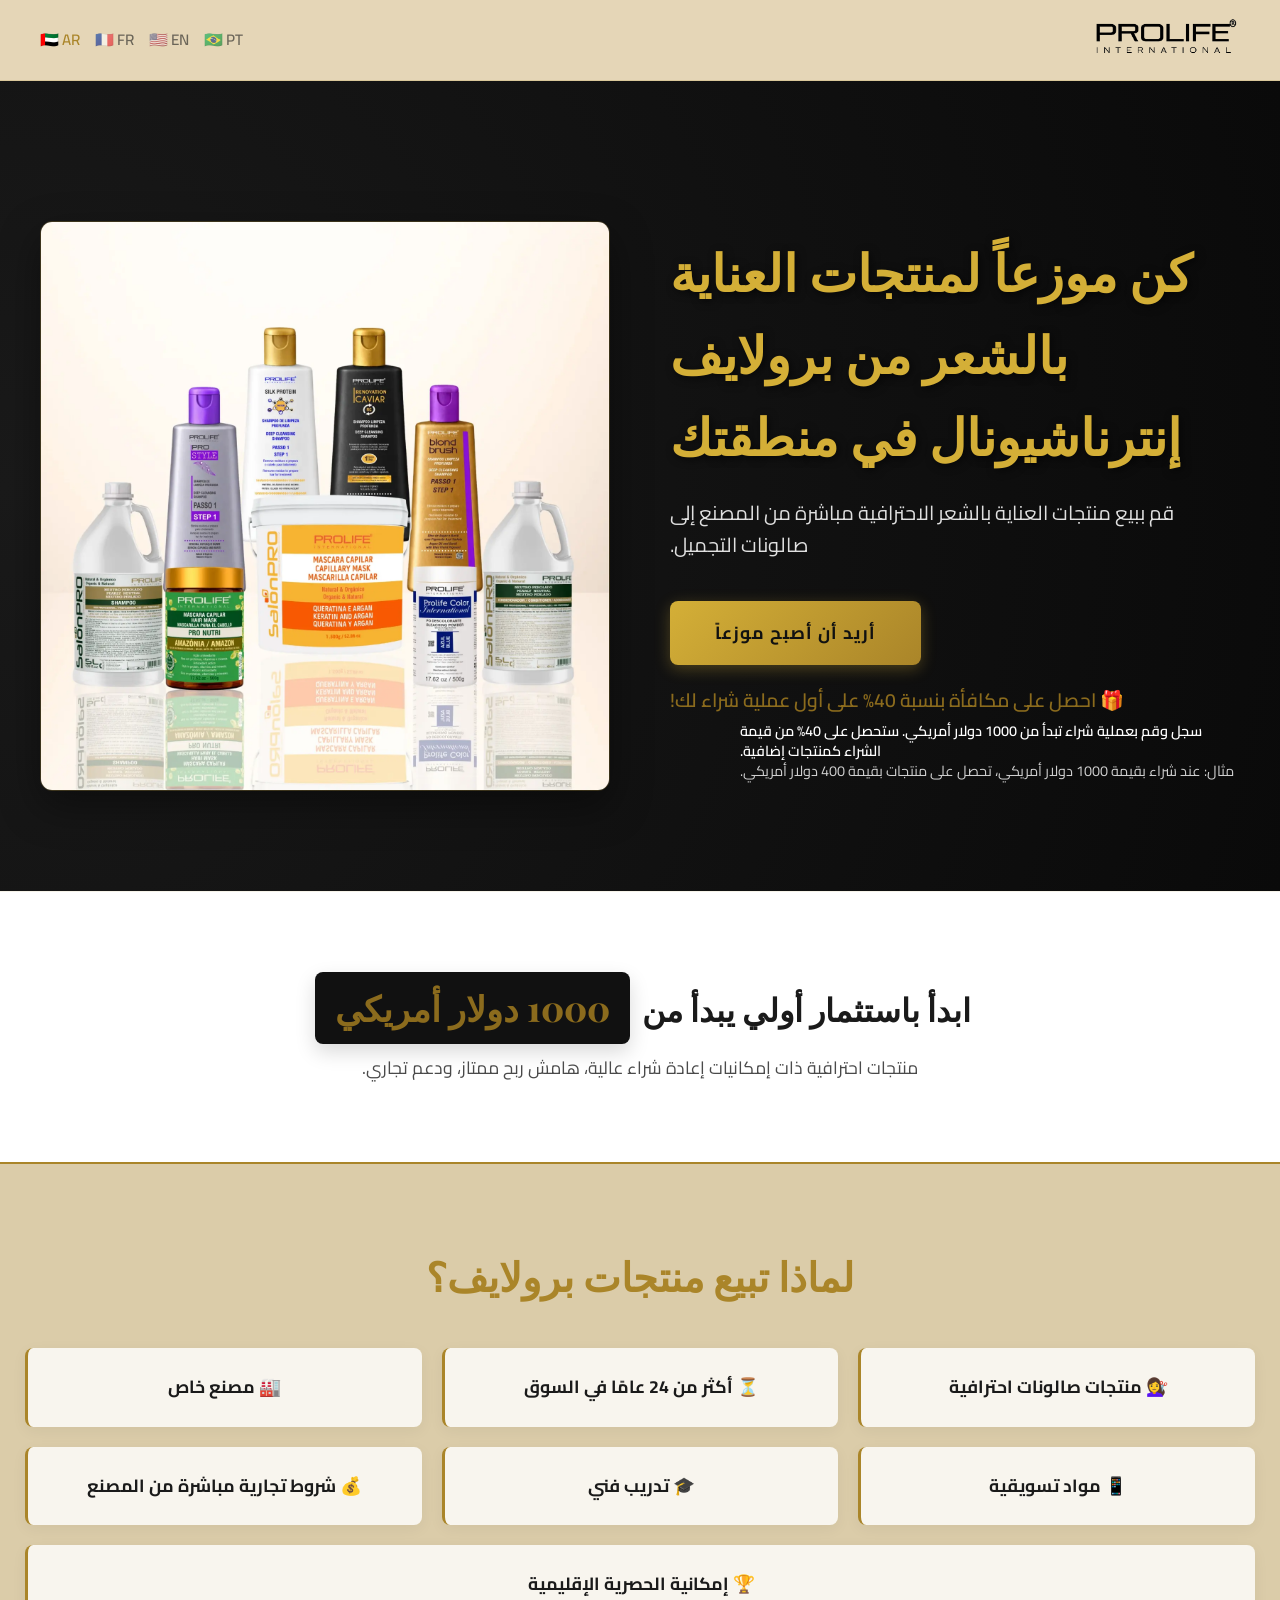
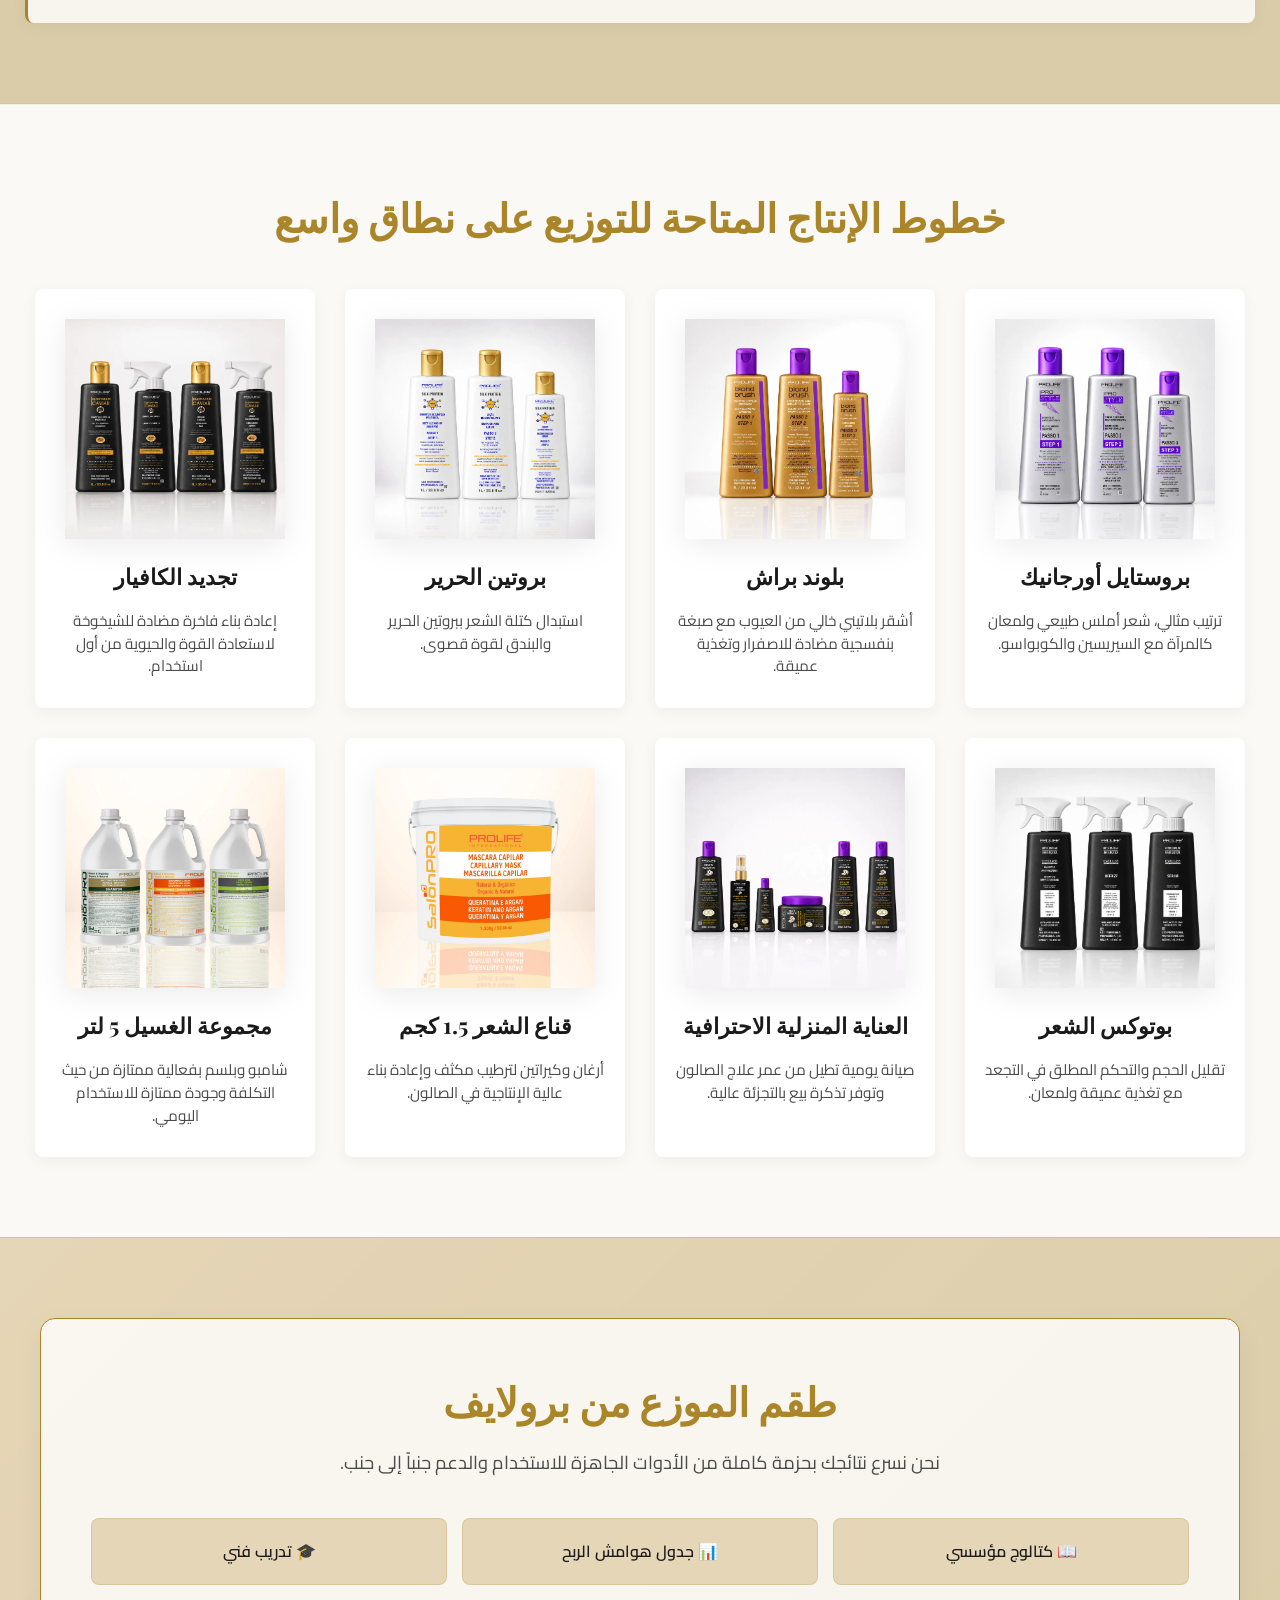
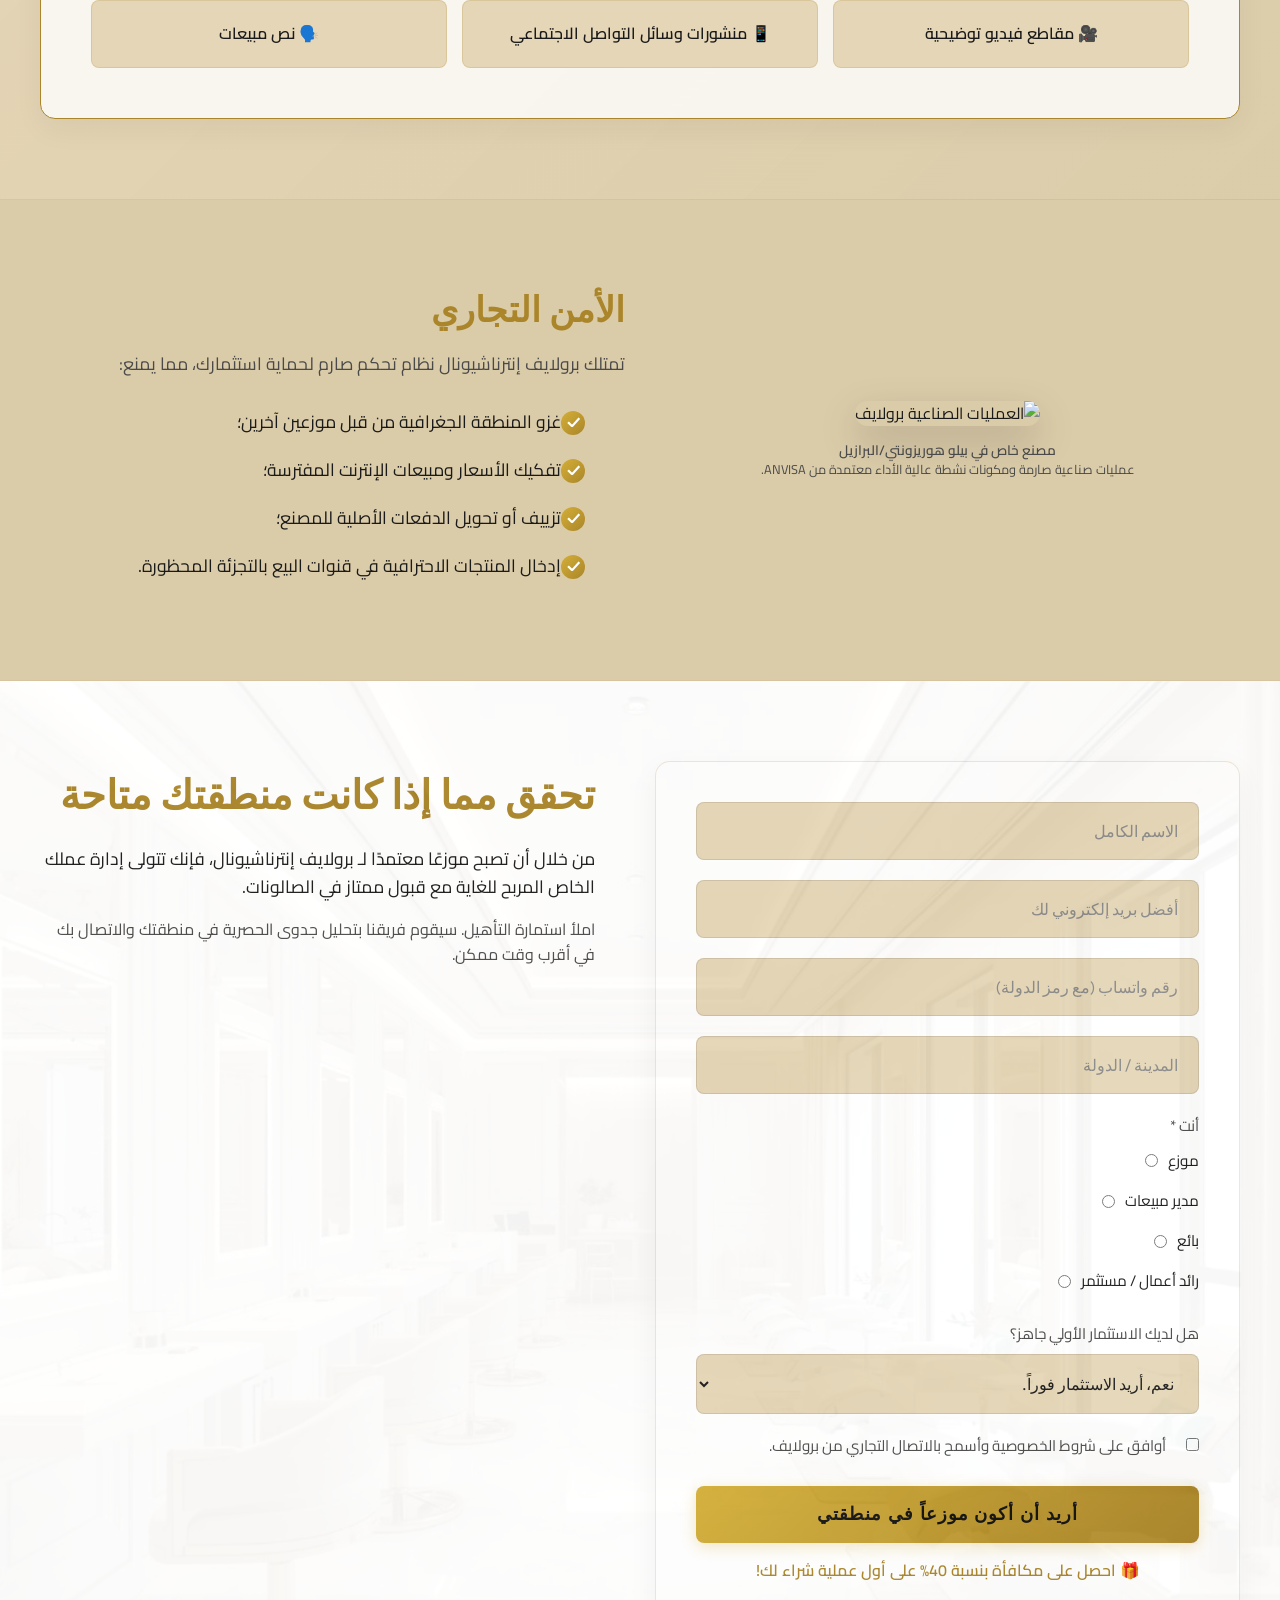
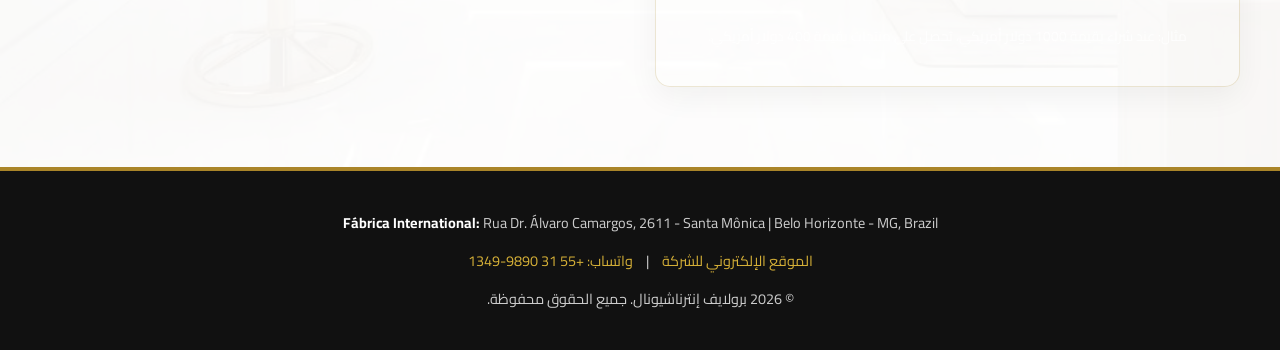
==== commit 87116000: "Redesign hero section to two columns" ====
--- a/ar/index.html
+++ b/ar/index.html
@@ -41,13 +41,18 @@
     <main>
         <!-- 1. Topo -->
         <section class="hero">
-            <div class="container">
-                <h1>كن موزعاً لمنتجات العناية بالشعر من برولايف إنترناشيونال في منطقتك</h1>
-                <p>قم ببيع منتجات العناية بالشعر الاحترافية مباشرة من المصنع إلى صالونات التجميل.</p>
-                <a href="#cadastro" class="btn-cta">أريد أن أصبح موزعاً</a>
-                <div style="margin-top: 20px; font-weight: 600;">
-                    <span style="display: block; font-size: 1.2rem; color: var(--gold-light); margin-bottom: 5px;">🎁 احصل على مكافأة بنسبة 40% على أول عملية شراء لك!</span>
-                    <span style="display: block; font-size: 0.9rem; color: #ffffff; line-height: 1.4; max-width: 500px; margin: 0 auto;">سجل وقم بعملية شراء تبدأ من 1000 دولار أمريكي. ستحصل على 40% من قيمة الشراء كمنتجات إضافية.<br><span style="opacity: 0.8; font-weight: normal;">مثال: عند شراء بقيمة 1000 دولار أمريكي، تحصل على منتجات بقيمة 400 دولار أمريكي.</span></span>
+            <div class="container hero-content">
+                <div class="hero-text">
+                    <h1>كن موزعاً لمنتجات العناية بالشعر من برولايف إنترناشيونال في منطقتك</h1>
+                    <p>قم ببيع منتجات العناية بالشعر الاحترافية مباشرة من المصنع إلى صالونات التجميل.</p>
+                    <a href="#cadastro" class="btn-cta">أريد أن أصبح موزعاً</a>
+                    <div style="margin-top: 20px; font-weight: 600;">
+                        <span style="display: block; font-size: 1.2rem; color: var(--gold-light); margin-bottom: 5px;">🎁 احصل على مكافأة بنسبة 40% على أول عملية شراء لك!</span>
+                        <span style="display: block; font-size: 0.9rem; color: #ffffff; line-height: 1.4; max-width: 500px;">سجل وقم بعملية شراء تبدأ من 1000 دولار أمريكي. ستحصل على 40% من قيمة الشراء كمنتجات إضافية.<br><span style="opacity: 0.8; font-weight: normal;">مثال: عند شراء بقيمة 1000 دولار أمريكي، تحصل على منتجات بقيمة 400 دولار أمريكي.</span></span>
+                    </div>
+                </div>
+                <div class="hero-image">
+                    <img src="../img/tdprodutos.webp" alt="منتجات برولايف">
                 </div>
             </div>
         </section>
--- a/styles.css
+++ b/styles.css
@@ -28,13 +28,36 @@
 header img { max-height: 50px; display: inline-block; }
 
 /* Hero Banner - Gradiente dourado para preencher laterais em telas grandes */
-.hero { 
-    background-image: linear-gradient(rgba(0, 0, 0, 0.7), rgba(0, 0, 0, 0.85)), url('img/tdprodutos.webp'); 
-    background-position: center center, center center;
-    background-repeat: no-repeat, no-repeat;
-    background-size: cover, cover;
-    background-color: #E5D6B7;
-    color: #ffffff; text-align: center; padding: 120px 20px 100px; 
+.hero {
+    background: #0f0f0f; /* Dark background */
+    color: var(--text-light);
+    padding: 120px 20px 80px;
+    position: relative;
+    overflow: hidden;
+}
+.hero-content {
+    display: flex;
+    flex-direction: column;
+    align-items: center;
+    gap: 40px;
+}
+.hero-text {
+    flex: 1;
+    text-align: center;
+}
+.hero-image {
+    flex: 1;
+    width: 100%;
+    display: flex;
+    justify-content: center;
+}
+.hero-image img {
+    width: 100%;
+    max-width: 500px;
+    height: auto;
+    border-radius: 12px;
+    box-shadow: 0 15px 40px rgba(0,0,0,0.4);
+    border: 1px solid rgba(212, 175, 55, 0.2);
 }
 .hero h1 { font-family: var(--font-serif); font-size: 3.2rem; margin-bottom: 20px; font-weight: 700; color: #d4af37; text-shadow: 2px 2px 8px rgba(0, 0, 0, 0.6); }
 .hero p { font-size: 1.25rem; max-width: 850px; margin: 0 auto 40px; color: #e0e0e0; }
@@ -139,7 +162,22 @@
 
 @media(min-width: 769px) {
     .hero {
-        background-size: 60% 100%, 60% auto; /* Gradiente e imagem limitados a 60%, deixando o fundo E5D6B7 nas laterais */
+        background: radial-gradient(circle at left, #1a1a1a 0%, #0a0a0a 100%);
+        padding: 140px 20px 100px;
+    }
+    .hero-content {
+        flex-direction: row;
+        justify-content: space-between;
+        gap: 60px;
+    }
+    .hero-text {
+        text-align: left;
+    }
+    .hero-image {
+        justify-content: flex-end;
+    }
+    .hero-image img {
+        max-width: 600px;
     }
 }
 
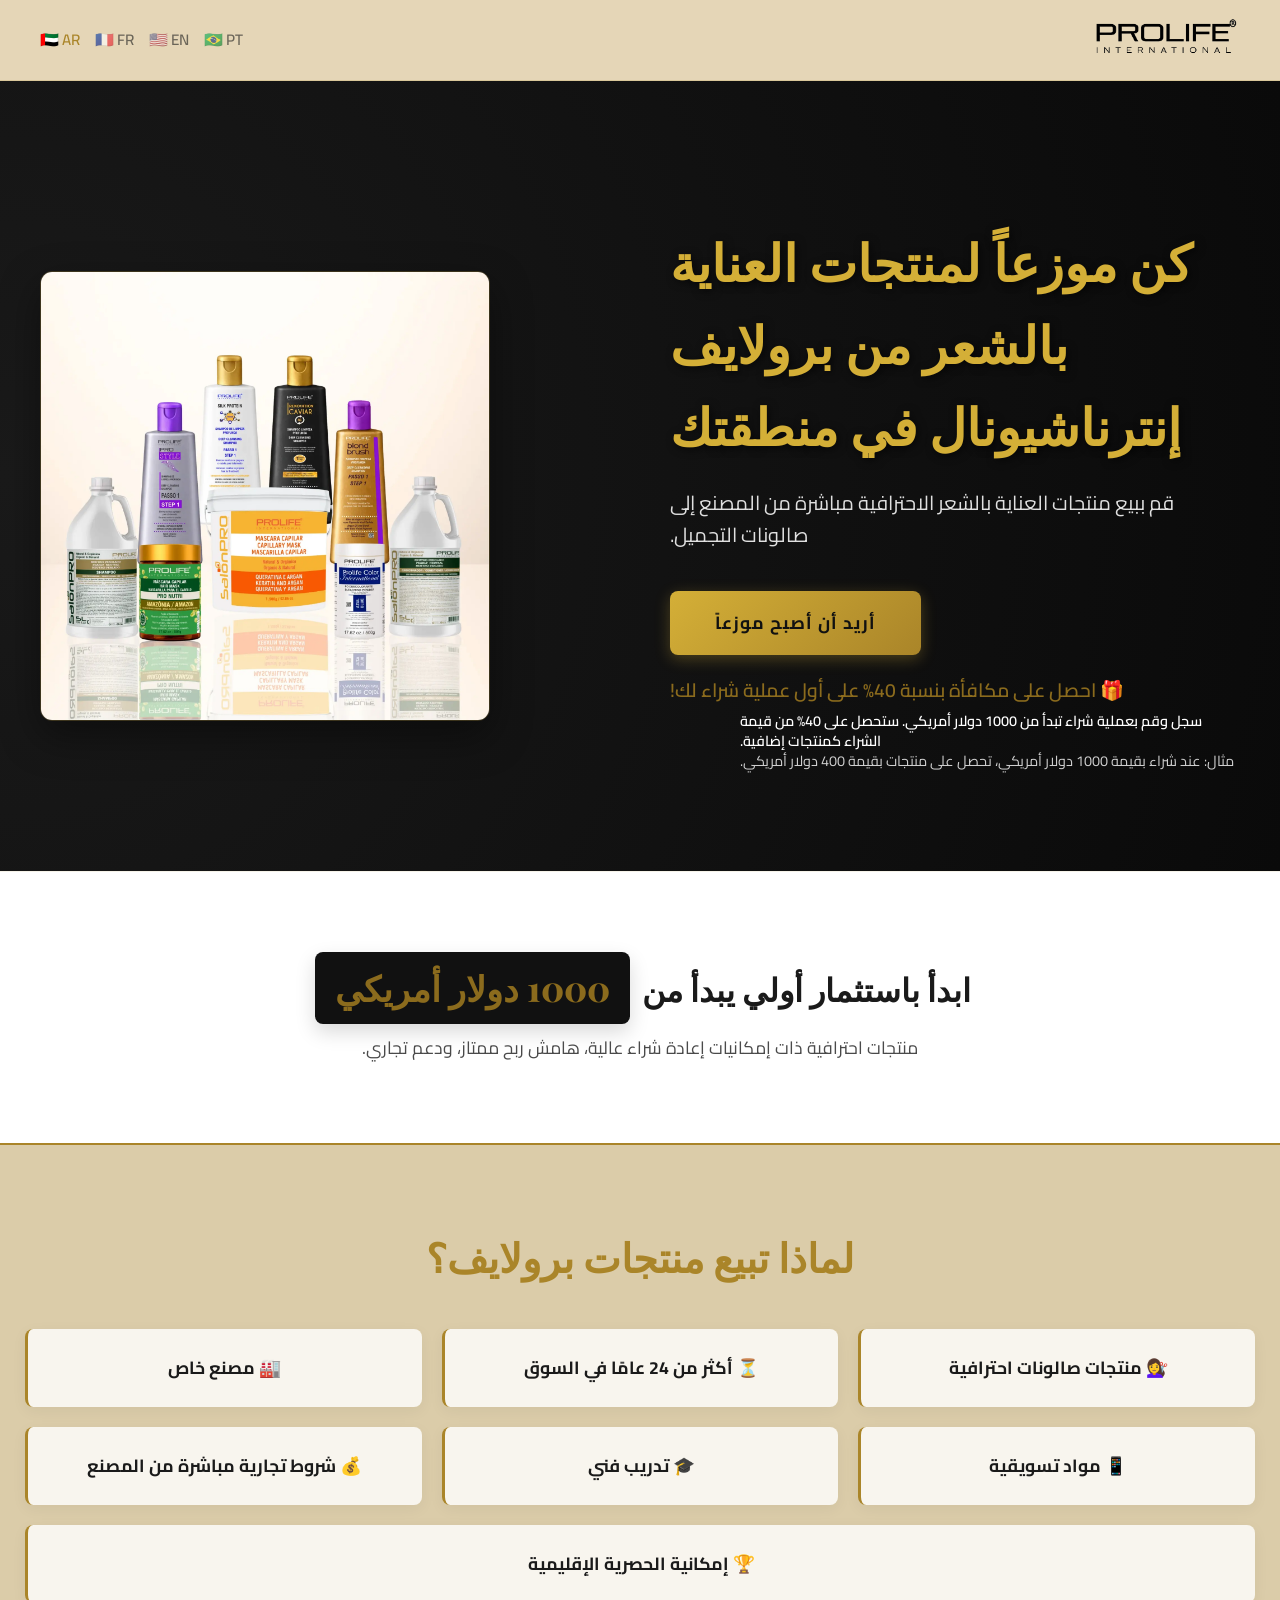
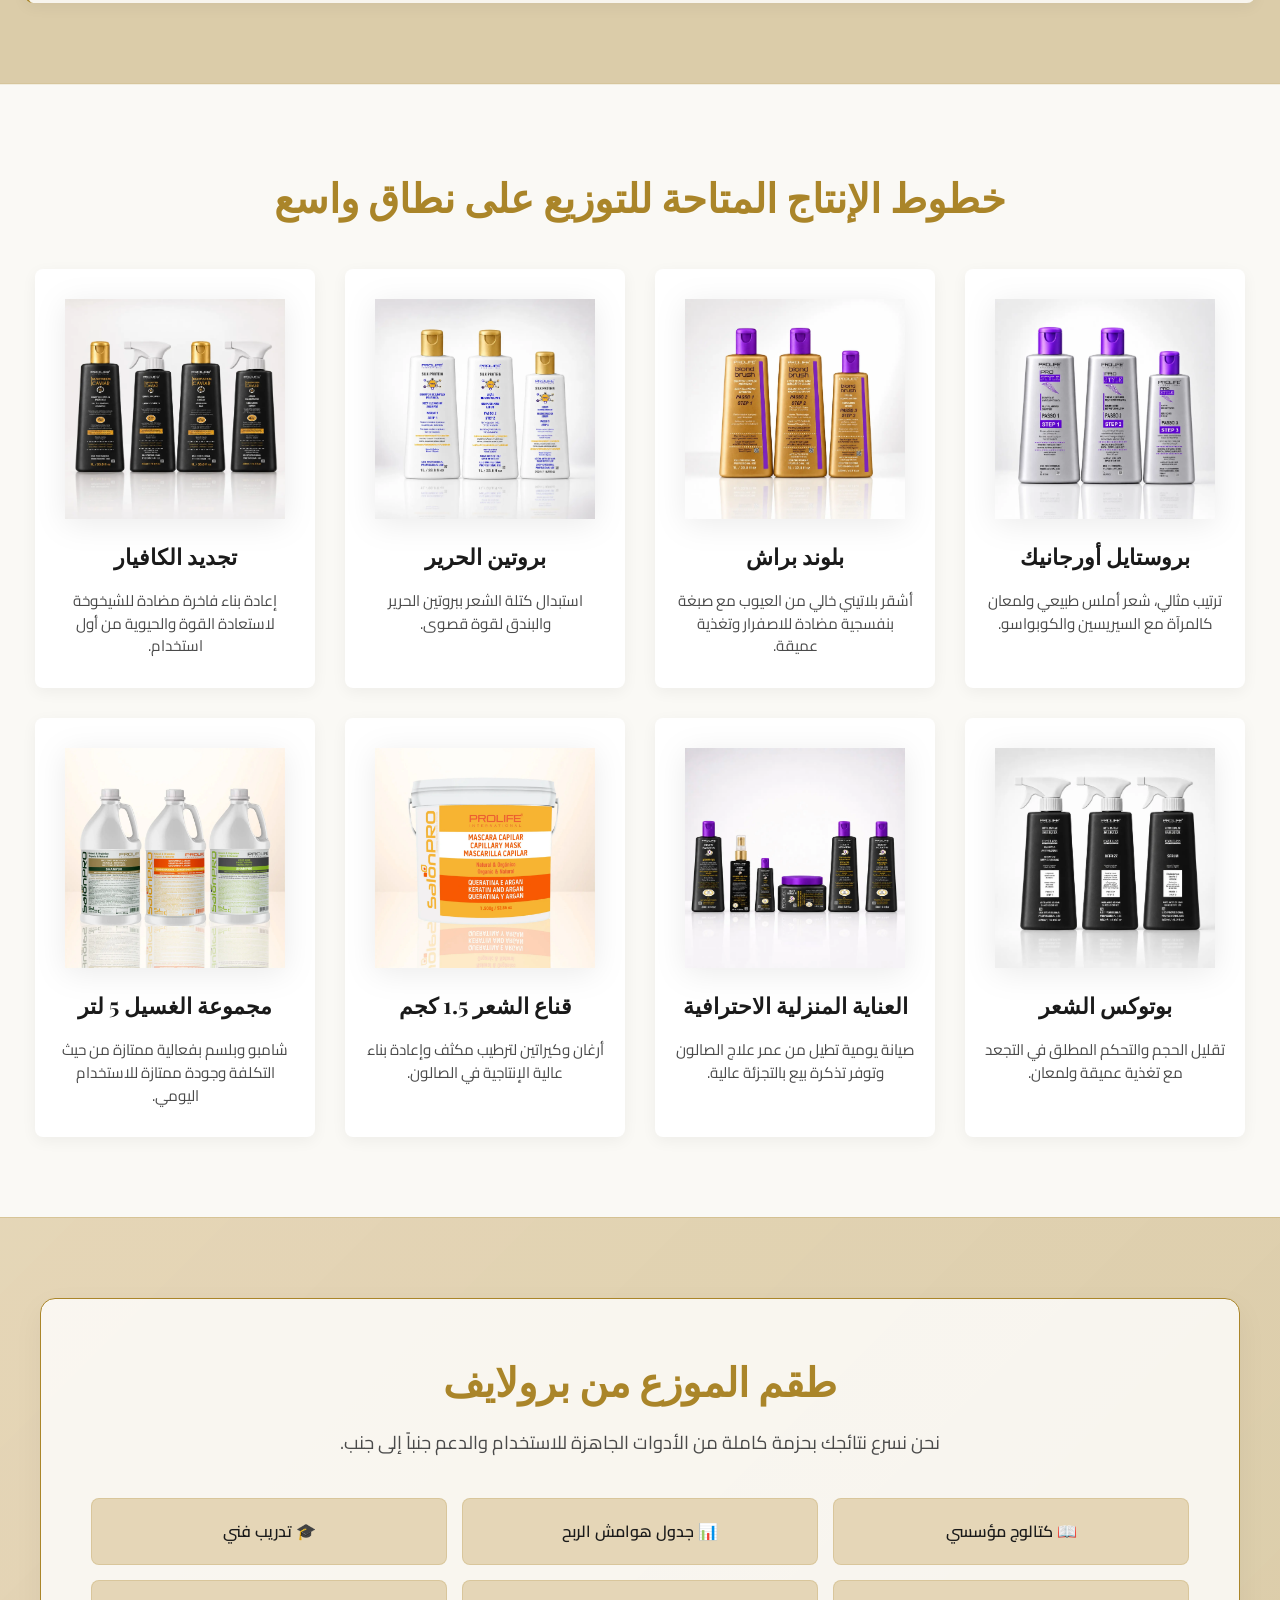
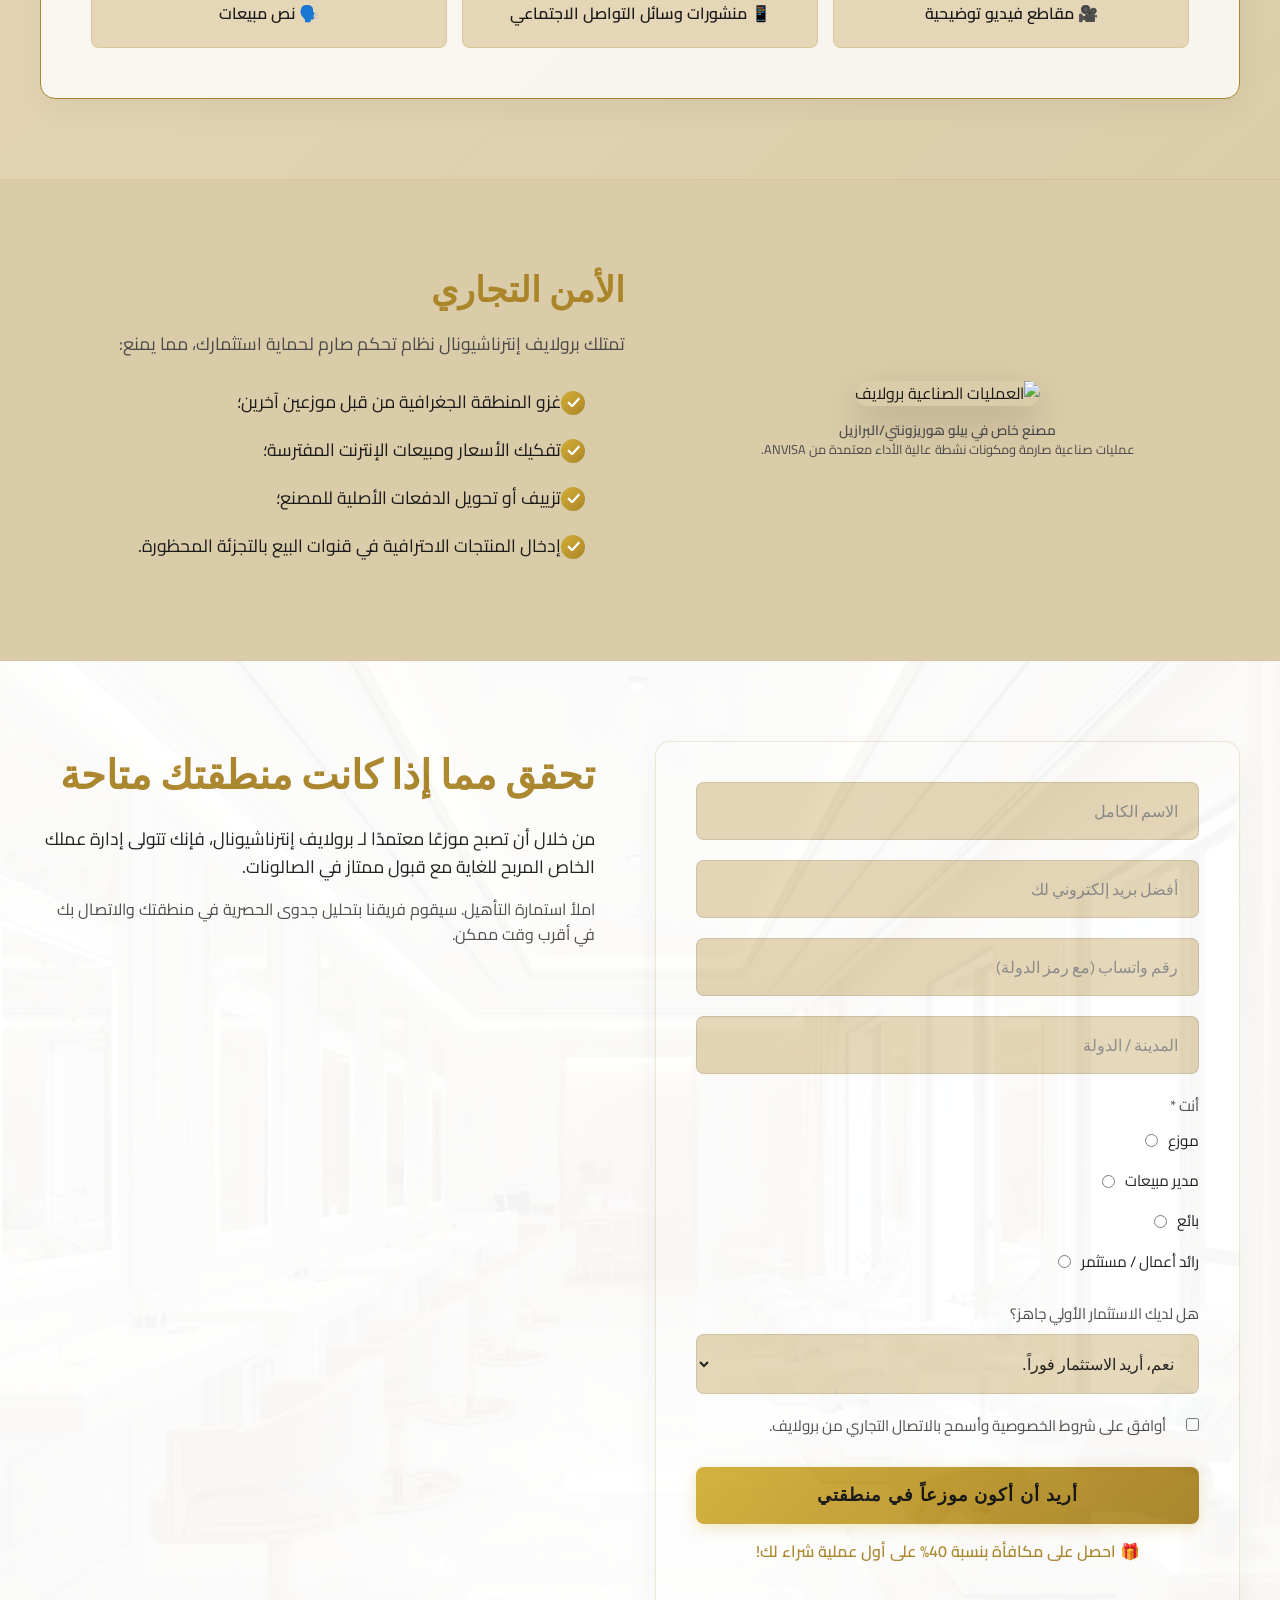
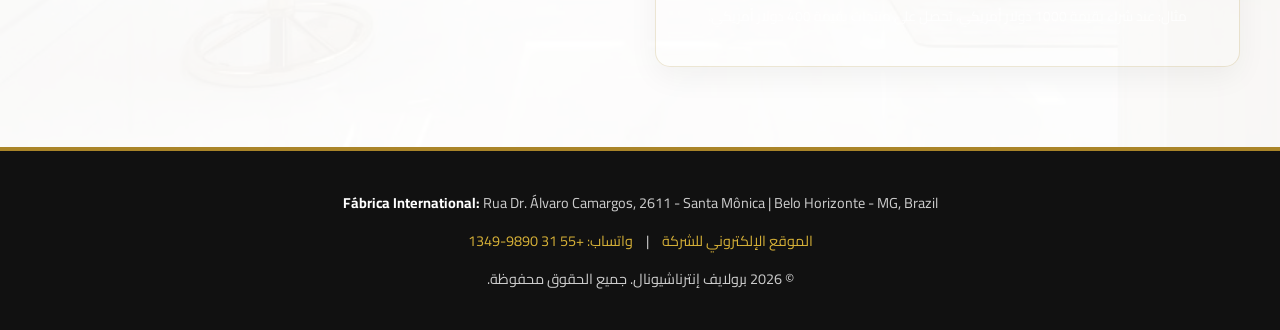
==== commit 732b2e0a: "Reduce desktop hero image size and cache bust CSS" ====
--- a/ar/index.html
+++ b/ar/index.html
@@ -15,7 +15,7 @@
     <link rel="preconnect" href="https://fonts.googleapis.com">
     <link rel="preconnect" href="https://fonts.gstatic.com" crossorigin>
     <link href="https://fonts.googleapis.com/css2?family=Outfit:wght@300;400;600&family=Playfair+Display:ital,wght@0,400;0,600;0,700;1,400&family=Cairo:wght@400;600;700&display=swap" rel="stylesheet">
-    <link rel="stylesheet" href="../styles.css?v=18">
+    <link rel="stylesheet" href="../styles.css?v=19">
     <style>
         body { font-family: 'Cairo', 'Outfit', sans-serif; }
     </style>
--- a/styles.css
+++ b/styles.css
@@ -177,7 +177,8 @@
         justify-content: flex-end;
     }
     .hero-image img {
-        max-width: 600px;
+        max-width: 450px; /* Reduced image size for better proportion */
+        width: 100%;
     }
 }
 
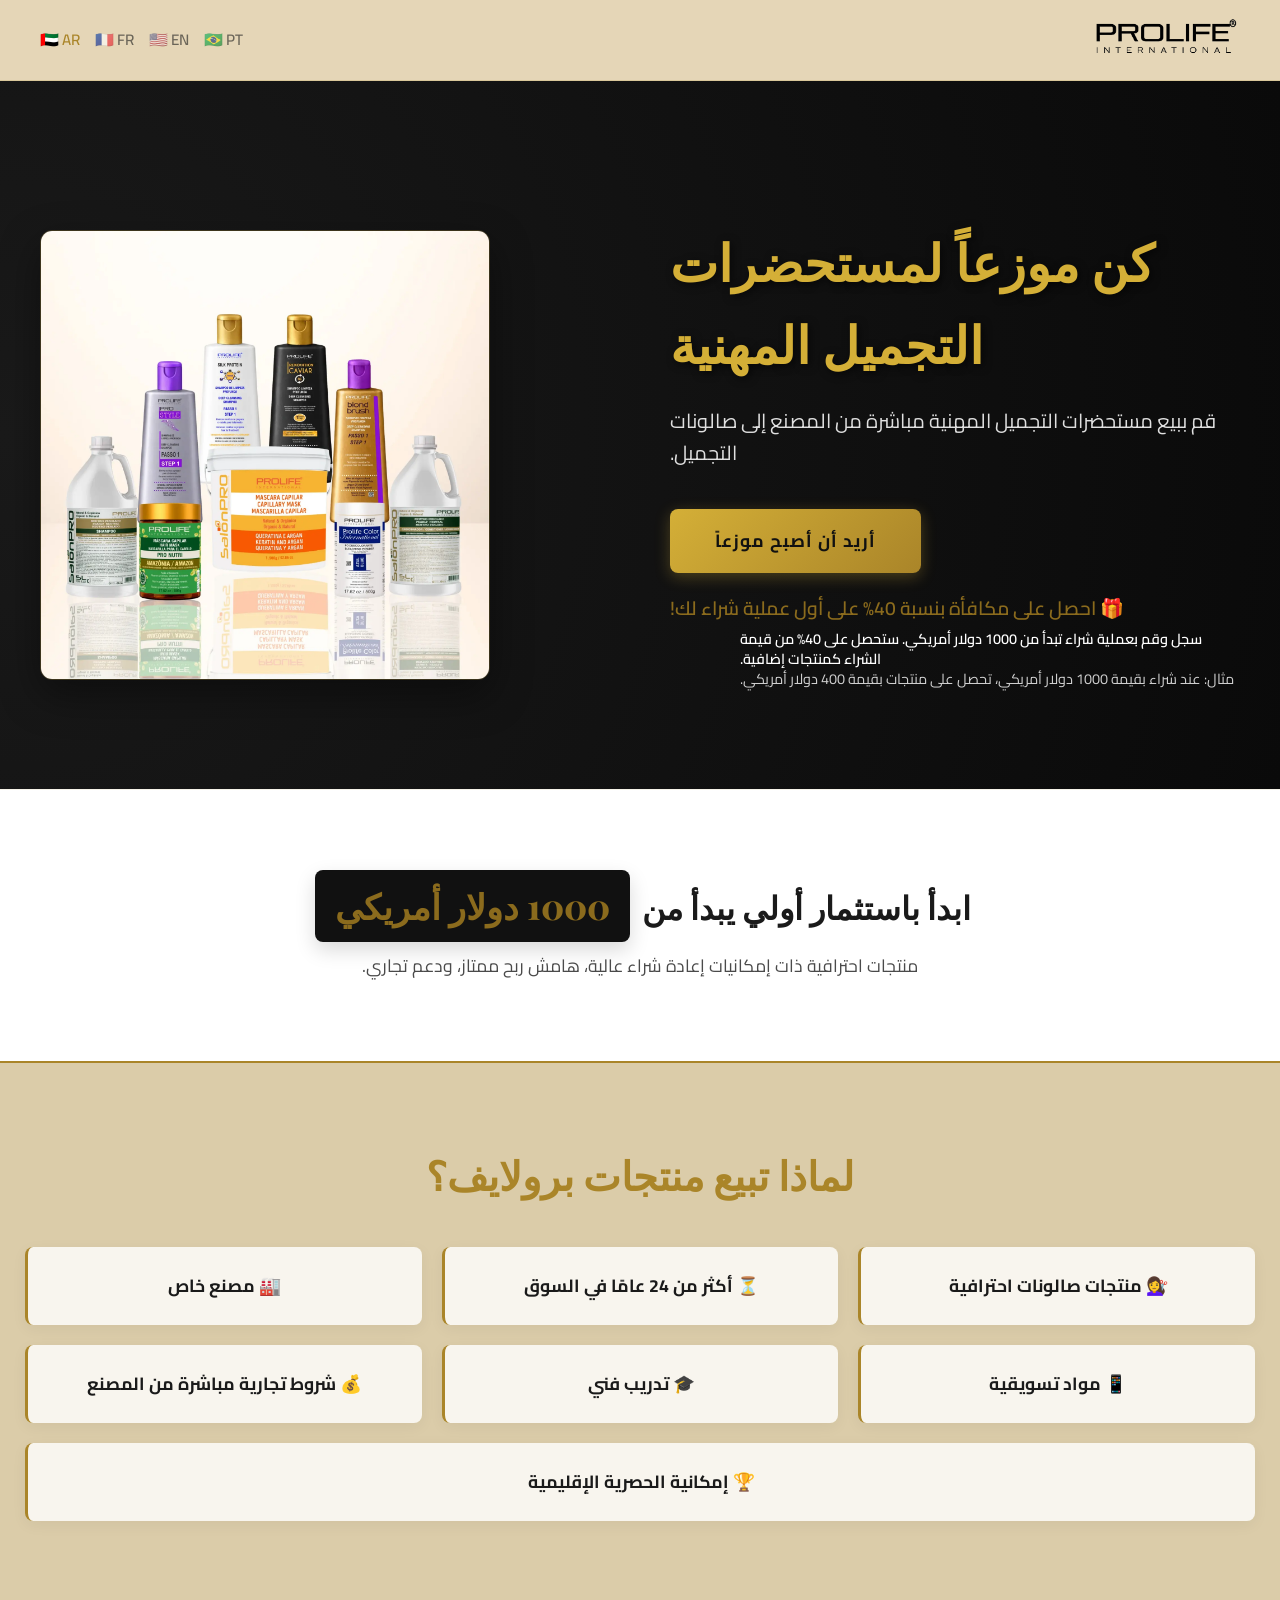
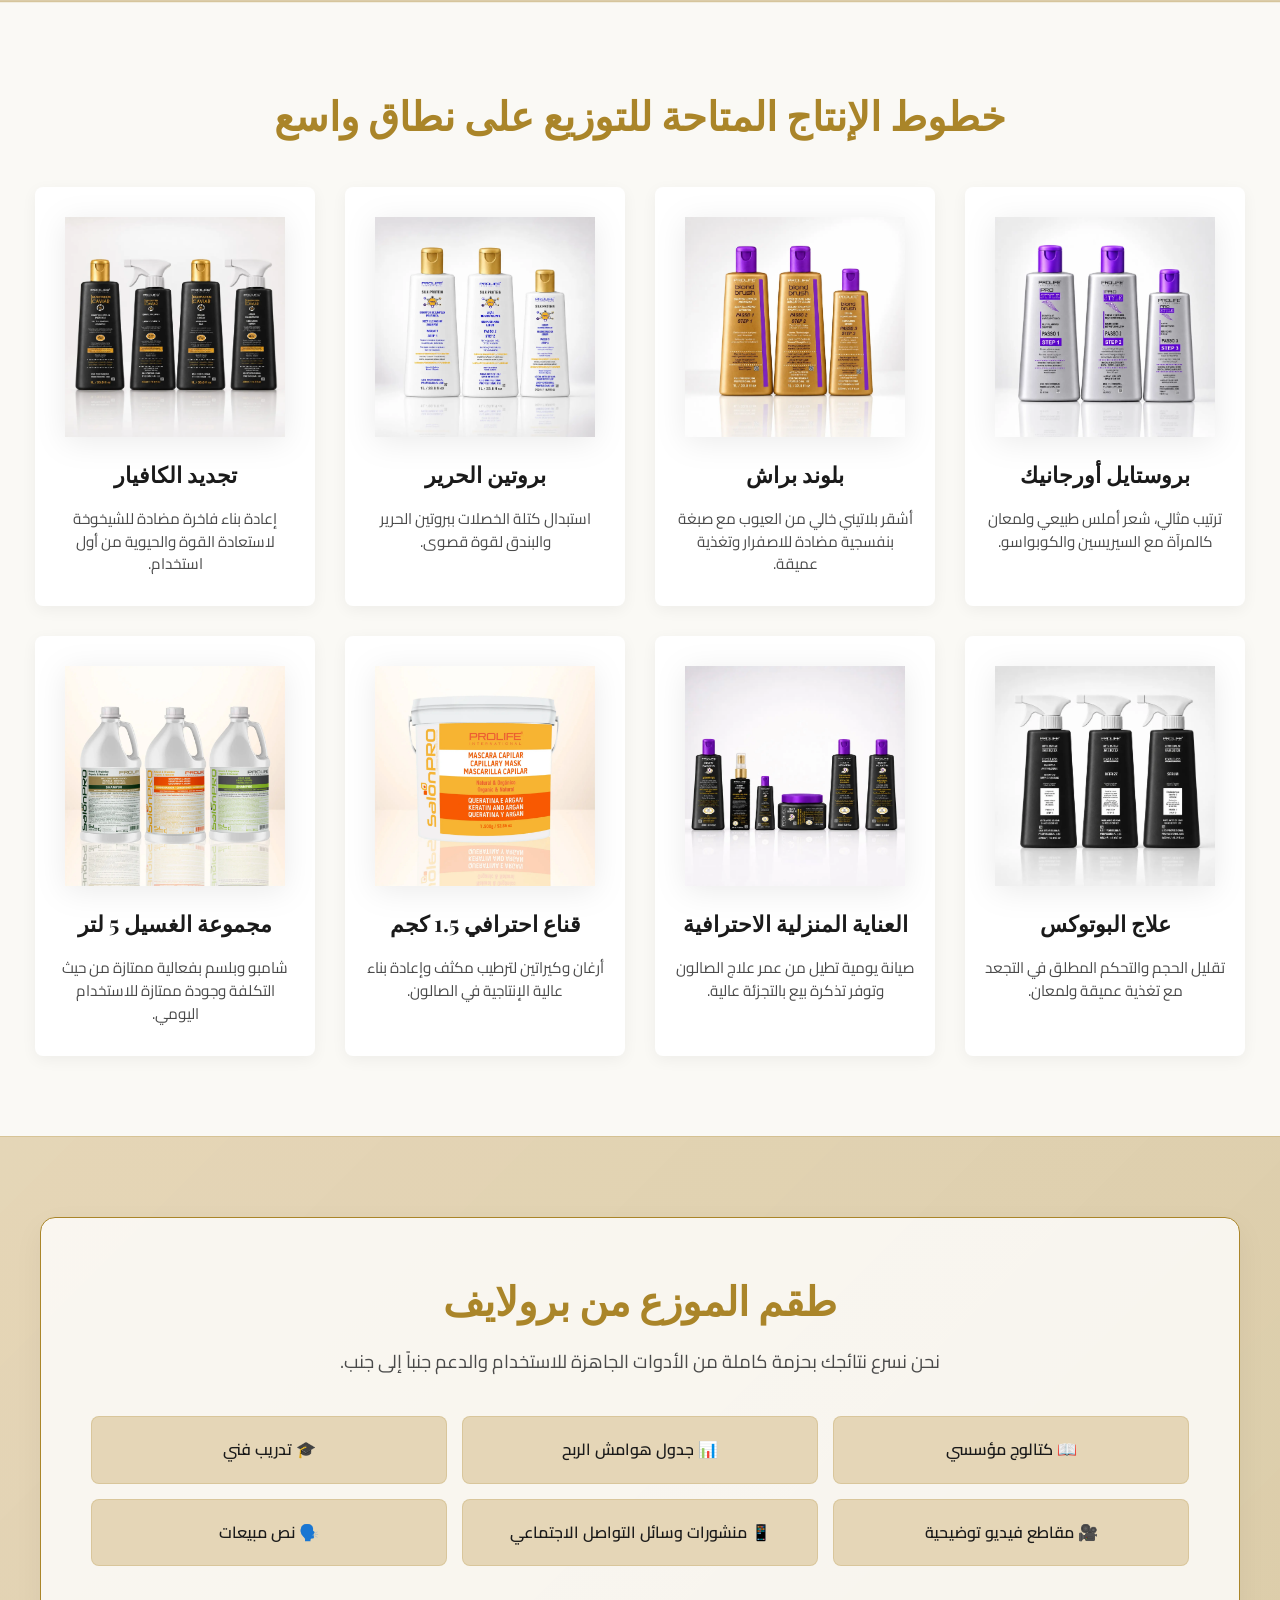
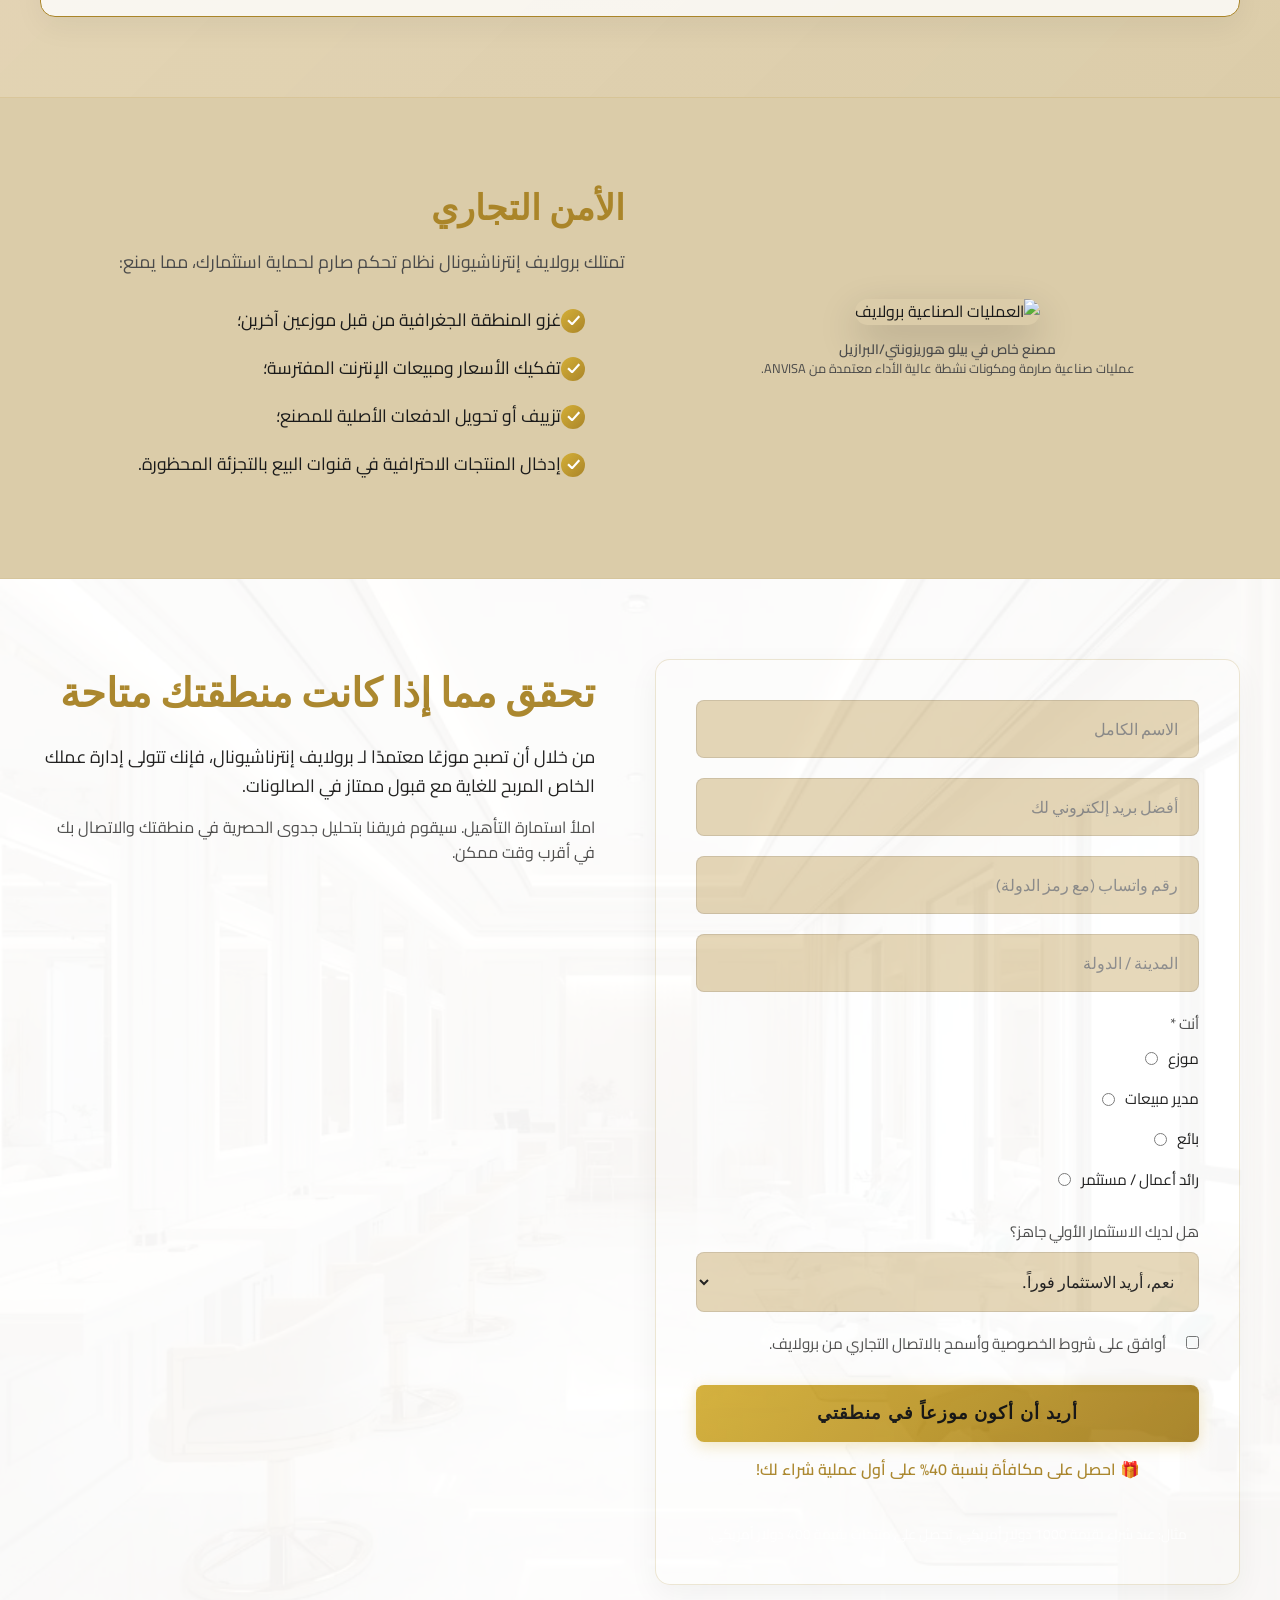
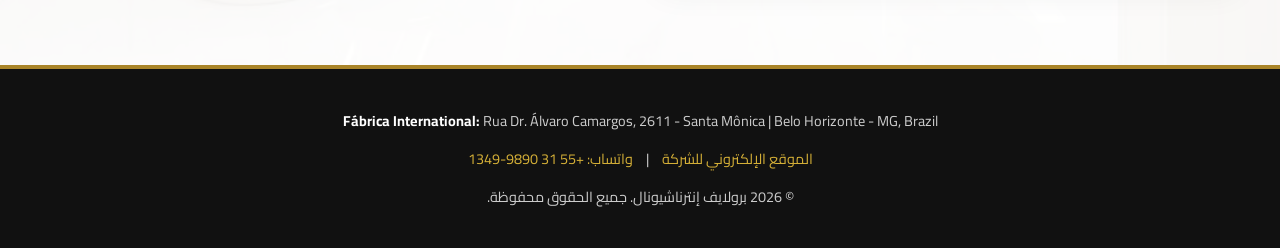
==== commit 40da07d6: "Replace capilares with cosméticos to prevent medical classification by Google" ====
--- a/ar/index.html
+++ b/ar/index.html
@@ -10,8 +10,8 @@
     <!-- End Google Tag Manager -->
     <meta charset="UTF-8">
     <meta name="viewport" content="width=device-width, initial-scale=1.0">
-    <title>برولايف إنترناشيونال – كن موزعاً</title>
-    <meta name="description" content="قم ببيع منتجات العناية بالشعر الاحترافية مباشرة من المصنع إلى صالونات التجميل. كن موزعاً لبرولايف في منطقتك.">
+    <title>كن موزعاً لمستحضرات التجميل المهنية</title>
+    <meta name="description" content="قم ببيع مستحضرات التجميل المهنية مباشرة من المصنع إلى صالونات التجميل. كن موزعاً لبرولايف في منطقتك.">
     <link rel="preconnect" href="https://fonts.googleapis.com">
     <link rel="preconnect" href="https://fonts.gstatic.com" crossorigin>
     <link href="https://fonts.googleapis.com/css2?family=Outfit:wght@300;400;600&family=Playfair+Display:ital,wght@0,400;0,600;0,700;1,400&family=Cairo:wght@400;600;700&display=swap" rel="stylesheet">
@@ -43,8 +43,8 @@
         <section class="hero">
             <div class="container hero-content">
                 <div class="hero-text">
-                    <h1>كن موزعاً لمنتجات العناية بالشعر من برولايف إنترناشيونال في منطقتك</h1>
-                    <p>قم ببيع منتجات العناية بالشعر الاحترافية مباشرة من المصنع إلى صالونات التجميل.</p>
+                    <h1>كن موزعاً لمستحضرات التجميل المهنية</h1>
+                    <p>قم ببيع مستحضرات التجميل المهنية مباشرة من المصنع إلى صالونات التجميل.</p>
                     <a href="#cadastro" class="btn-cta">أريد أن أصبح موزعاً</a>
                     <div style="margin-top: 20px; font-weight: 600;">
                         <span style="display: block; font-size: 1.2rem; color: var(--gold-light); margin-bottom: 5px;">🎁 احصل على مكافأة بنسبة 40% على أول عملية شراء لك!</span>
@@ -104,7 +104,7 @@
                         <div class="produto-card">
                             <img src="../img/silkprotein.webp" alt="بروتين الحرير" class="produto-img">
                             <h4>بروتين الحرير</h4>
-                            <p>استبدال كتلة الشعر ببروتين الحرير والبندق لقوة قصوى.</p>
+                            <p>استبدال كتلة الخصلات ببروتين الحرير والبندق لقوة قصوى.</p>
                         </div>
                     </div>
                     <div class="produto-card-wrapper">
@@ -116,8 +116,8 @@
                     </div>
                     <div class="produto-card-wrapper">
                         <div class="produto-card">
-                            <img src="../img/botoxcapilarhairbotox.webp" alt="بوتوكس الشعر" class="produto-img">
-                            <h4>بوتوكس الشعر</h4>
+                            <img src="../img/botoxcapilarhairbotox.webp" alt="علاج البوتوكس" class="produto-img">
+                            <h4>علاج البوتوكس</h4>
                             <p>تقليل الحجم والتحكم المطلق في التجعد مع تغذية عميقة ولمعان.</p>
                         </div>
                     </div>
@@ -130,8 +130,8 @@
                     </div>
                     <div class="produto-card-wrapper">
                         <div class="produto-card">
-                            <img src="../img/MÁSCARA%20CAPILAR%20PROFISSIONAL%20–%20ARGAN%20E%20QUERATINA.%201,5G.webp" alt="قناع الشعر بالأرغان والكيراتين" class="produto-img">
-                            <h4>قناع الشعر 1.5 كجم</h4>
+                            <img src="../img/MÁSCARA%20CAPILAR%20PROFISSIONAL%20–%20ARGAN%20E%20QUERATINA.%201,5G.webp" alt="قناع الترطيب بالأرغان والكيراتين" class="produto-img">
+                            <h4>قناع احترافي 1.5 كجم</h4>
                             <p>أرغان وكيراتين لترطيب مكثف وإعادة بناء عالية الإنتاجية في الصالون.</p>
                         </div>
                     </div>
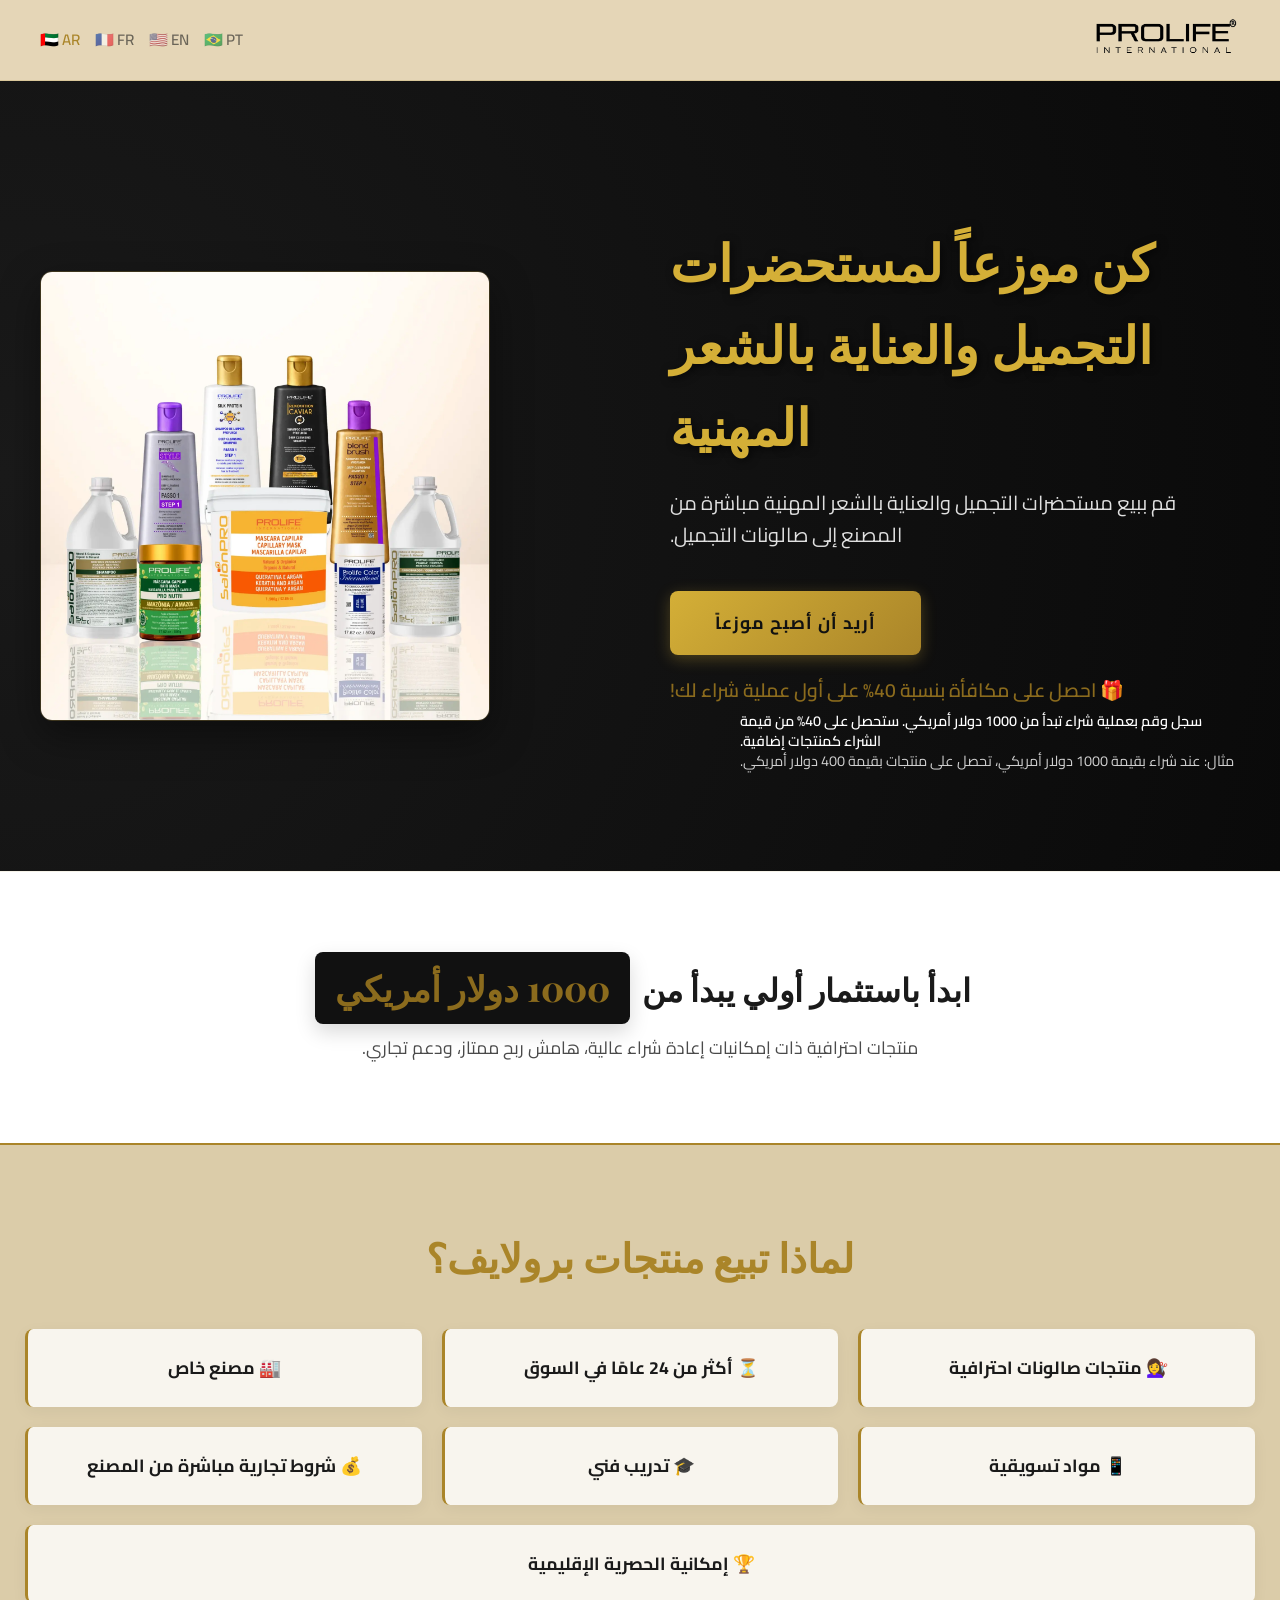
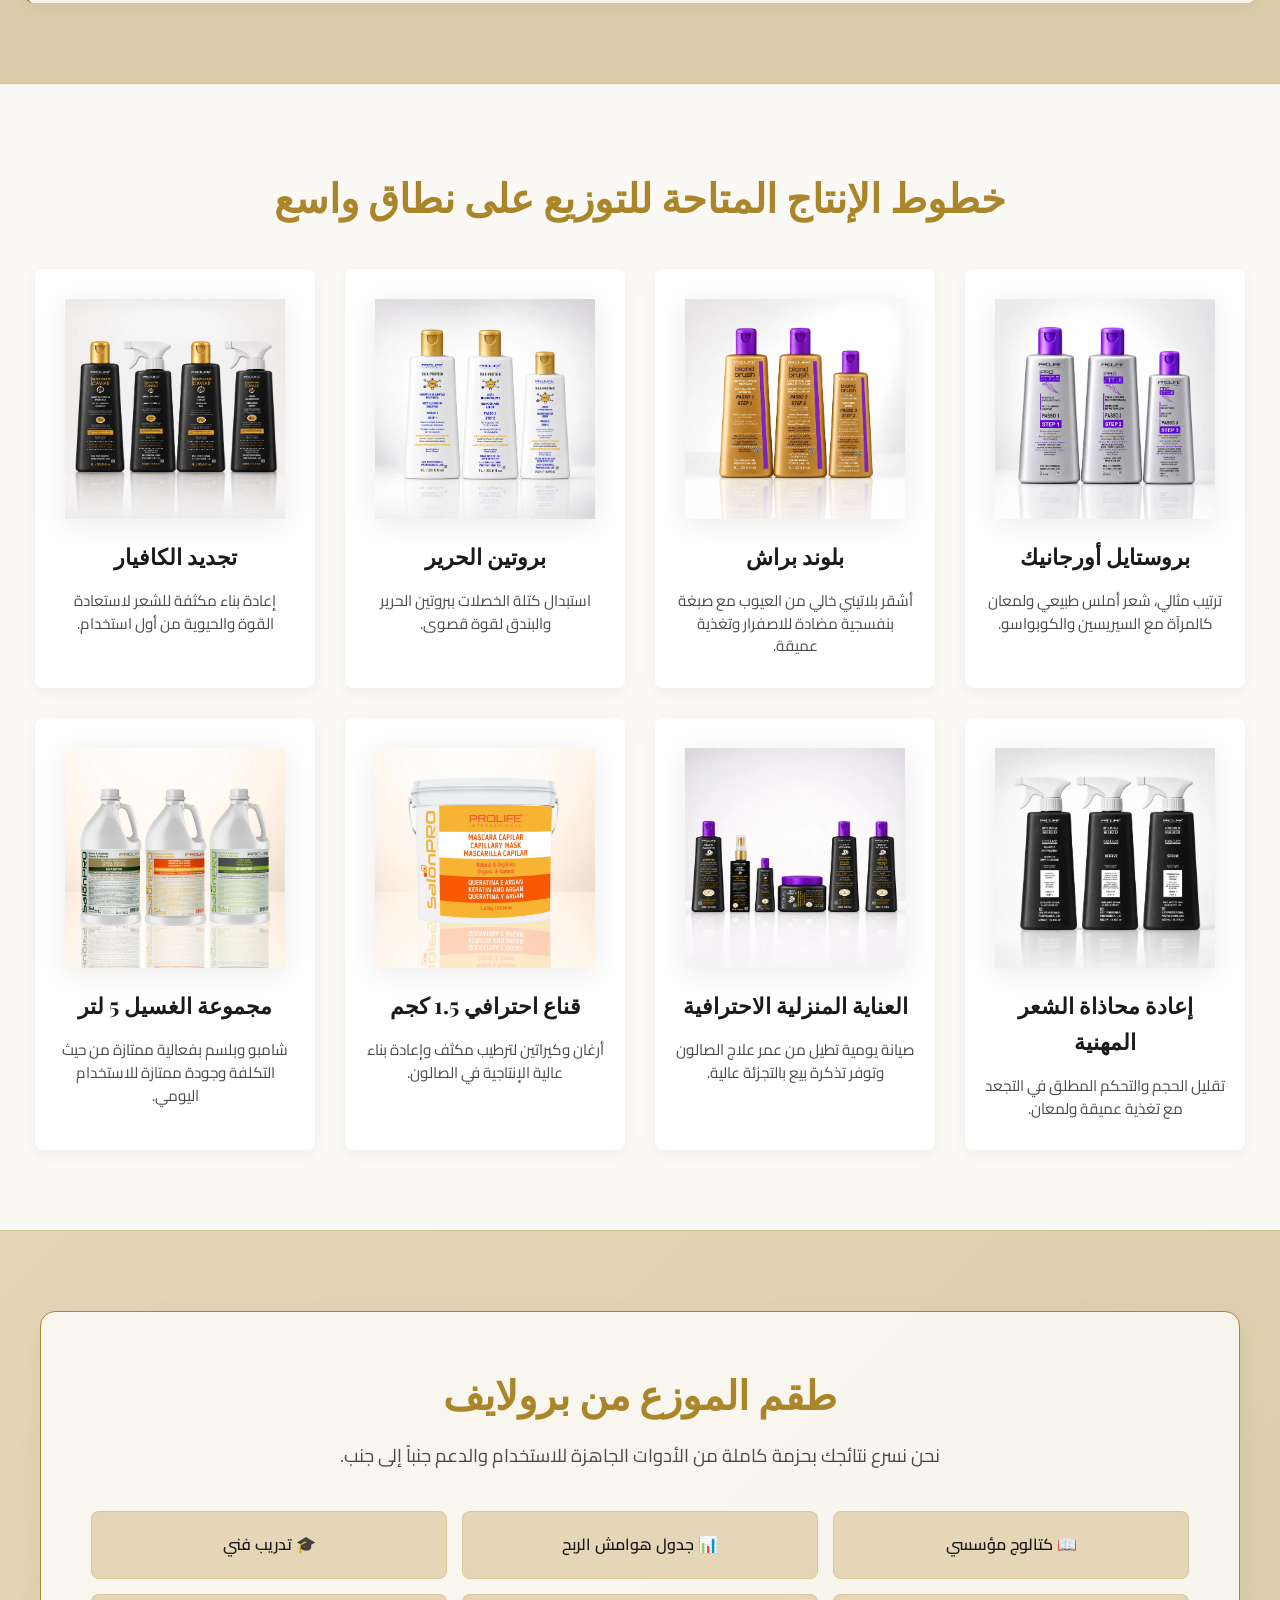
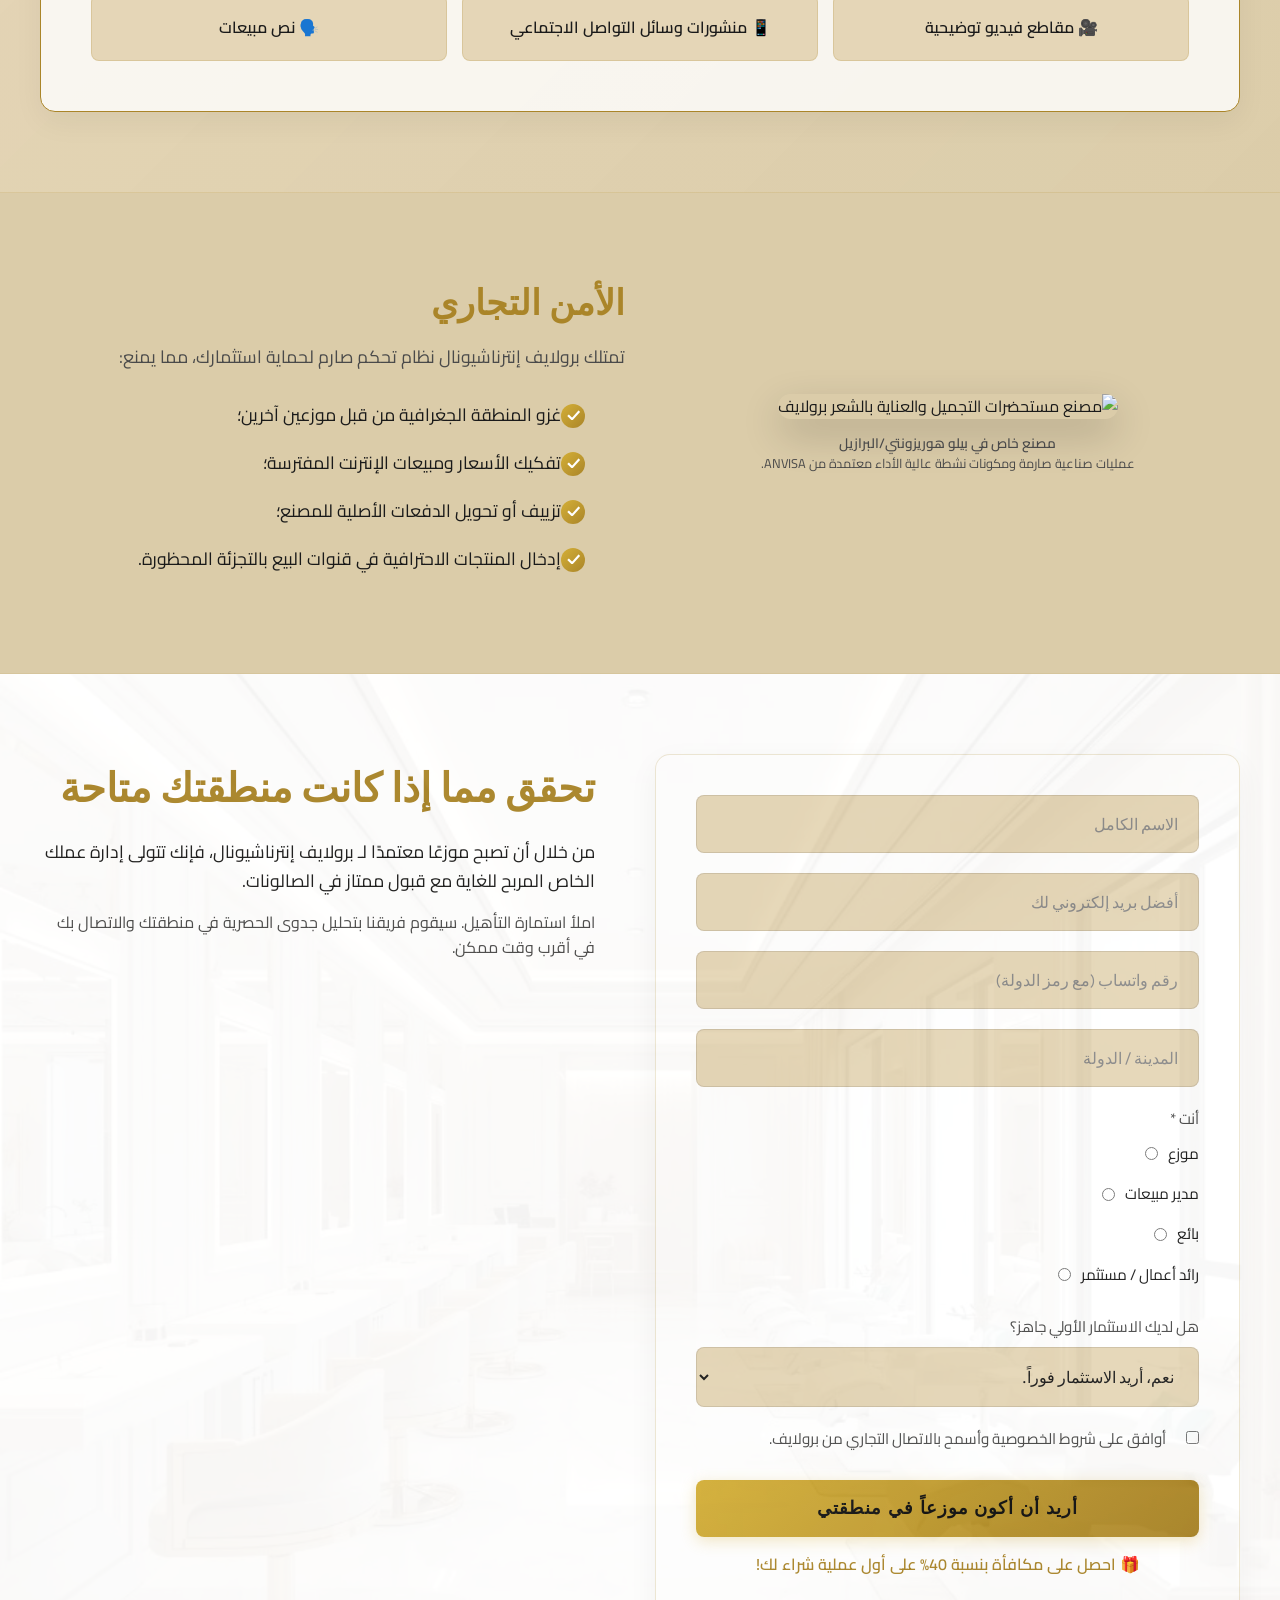
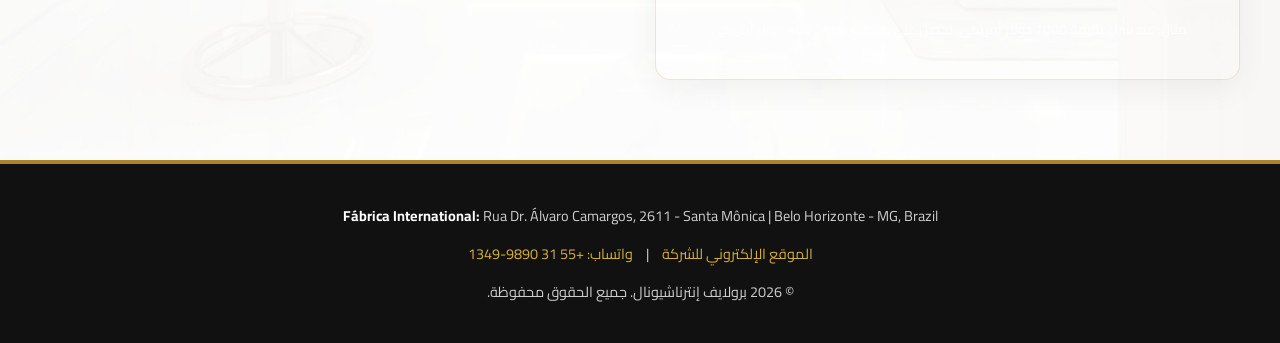
==== commit 775f8cc3: "SEO & B2B Compliance: Add Schema JSON-LD, update meta tags, eliminate Botox/Anti-idade medical risk," ====
--- a/ar/index.html
+++ b/ar/index.html
@@ -10,8 +10,26 @@
     <!-- End Google Tag Manager -->
     <meta charset="UTF-8">
     <meta name="viewport" content="width=device-width, initial-scale=1.0">
-    <title>كن موزعاً لمستحضرات التجميل المهنية</title>
-    <meta name="description" content="قم ببيع مستحضرات التجميل المهنية مباشرة من المصنع إلى صالونات التجميل. كن موزعاً لبرولايف في منطقتك.">
+    <title>كن موزعاً لمستحضرات التجميل والعناية بالشعر المهنية | برولايف</title>
+    <meta name="description" content="كن موزعاً معتمداً لمصنع برولايف إنترناشيونال. خطوط متكاملة من مستحضرات التجميل والعناية بالشعر المهنية لصالونات التجميل.">
+    <meta name="keywords" content="موزع مستحضرات تجميل, منتجات صالونات التجميل, مستحضرات العناية بالشعر بالجملة, مصنع مستحضرات تجميل">
+    <script type="application/ld+json">
+    {
+      "@context": "https://schema.org",
+      "@type": "WholesaleStore",
+      "name": "Prolife International",
+      "description": "موزع ومصنع لمستحضرات التجميل المهنية لصالونات التجميل.",
+      "url": "https://prolifebrazil.com/",
+      "category": "Beauty Supply Store",
+      "address": {
+        "@type": "PostalAddress",
+        "streetAddress": "Rua Dr. Álvaro Camargos, 2611 - Santa Mônica",
+        "addressLocality": "Belo Horizonte",
+        "addressRegion": "MG",
+        "addressCountry": "BR"
+      }
+    }
+    </script>
     <link rel="preconnect" href="https://fonts.googleapis.com">
     <link rel="preconnect" href="https://fonts.gstatic.com" crossorigin>
     <link href="https://fonts.googleapis.com/css2?family=Outfit:wght@300;400;600&family=Playfair+Display:ital,wght@0,400;0,600;0,700;1,400&family=Cairo:wght@400;600;700&display=swap" rel="stylesheet">
@@ -28,7 +46,7 @@
 
     <header>
         <div class="container" style="display: flex; justify-content: space-between; align-items: center; flex-wrap: wrap; gap: 15px;">
-            <img alt="Prolife International" src="../img/Logo%20letras%20pretas.png" class="logo-img">
+            <img alt="مستحضرات التجميل والعناية بالشعر برولايف إنترناشيونال" src="../img/Logo%20letras%20pretas.png" class="logo-img">
             <div class="lang-selector">
                 <a href="/" title="Português">🇧🇷 PT</a>
                 <a href="/en/" title="English">🇺🇸 EN</a>
@@ -43,8 +61,8 @@
         <section class="hero">
             <div class="container hero-content">
                 <div class="hero-text">
-                    <h1>كن موزعاً لمستحضرات التجميل المهنية</h1>
-                    <p>قم ببيع مستحضرات التجميل المهنية مباشرة من المصنع إلى صالونات التجميل.</p>
+                    <h1>كن موزعاً لمستحضرات التجميل والعناية بالشعر المهنية</h1>
+                    <p>قم ببيع مستحضرات التجميل والعناية بالشعر المهنية مباشرة من المصنع إلى صالونات التجميل.</p>
                     <a href="#cadastro" class="btn-cta">أريد أن أصبح موزعاً</a>
                     <div style="margin-top: 20px; font-weight: 600;">
                         <span style="display: block; font-size: 1.2rem; color: var(--gold-light); margin-bottom: 5px;">🎁 احصل على مكافأة بنسبة 40% على أول عملية شراء لك!</span>
@@ -52,7 +70,7 @@
                     </div>
                 </div>
                 <div class="hero-image">
-                    <img src="../img/tdprodutos.webp" alt="منتجات برولايف">
+                    <img src="../img/tdprodutos.webp" alt="مستحضرات التجميل والعناية بالشعر برولايف">
                 </div>
             </div>
         </section>
@@ -88,56 +106,56 @@
                 <div class="row">
                     <div class="produto-card-wrapper">
                         <div class="produto-card">
-                            <img src="../img/prostyle.webp" alt="بروستايل أورجانيك" class="produto-img">
+                            <img src="../img/prostyle.webp" alt="مستحضر العناية بالشعر بروستايل أورجانيك" class="produto-img">
                             <h4>بروستايل أورجانيك</h4>
                             <p>ترتيب مثالي، شعر أملس طبيعي ولمعان كالمرآة مع السيريسين والكوبواسو.</p>
                         </div>
                     </div>
                     <div class="produto-card-wrapper">
                         <div class="produto-card">
-                            <img src="../img/blondbrush.webp" alt="بلوند براش" class="produto-img">
+                            <img src="../img/blondbrush.webp" alt="مستحضر العناية بالشعر بلوند براش" class="produto-img">
                             <h4>بلوند براش</h4>
                             <p>أشقر بلاتيني خالي من العيوب مع صبغة بنفسجية مضادة للاصفرار وتغذية عميقة.</p>
                         </div>
                     </div>
                     <div class="produto-card-wrapper">
                         <div class="produto-card">
-                            <img src="../img/silkprotein.webp" alt="بروتين الحرير" class="produto-img">
+                            <img src="../img/silkprotein.webp" alt="مستحضر العناية بالشعر بروتين الحرير" class="produto-img">
                             <h4>بروتين الحرير</h4>
                             <p>استبدال كتلة الخصلات ببروتين الحرير والبندق لقوة قصوى.</p>
                         </div>
                     </div>
                     <div class="produto-card-wrapper">
                         <div class="produto-card">
-                            <img src="../img/renovationcaviar.webp" alt="تجديد الكافيار" class="produto-img">
+                            <img src="../img/renovationcaviar.webp" alt="مستحضر العناية بالشعر تجديد الكافيار" class="produto-img">
                             <h4>تجديد الكافيار</h4>
-                            <p>إعادة بناء فاخرة مضادة للشيخوخة لاستعادة القوة والحيوية من أول استخدام.</p>
-                        </div>
-                    </div>
-                    <div class="produto-card-wrapper">
-                        <div class="produto-card">
-                            <img src="../img/botoxcapilarhairbotox.webp" alt="علاج البوتوكس" class="produto-img">
-                            <h4>علاج البوتوكس</h4>
+                            <p>إعادة بناء مكثفة للشعر لاستعادة القوة والحيوية من أول استخدام.</p>
+                        </div>
+                    </div>
+                    <div class="produto-card-wrapper">
+                        <div class="produto-card">
+                            <img src="../img/botoxcapilarhairbotox.webp" alt="مستحضر إعادة محاذاة الشعر المهني برولايف" class="produto-img">
+                            <h4>إعادة محاذاة الشعر المهنية</h4>
                             <p>تقليل الحجم والتحكم المطلق في التجعد مع تغذية عميقة ولمعان.</p>
                         </div>
                     </div>
                     <div class="produto-card-wrapper">
                         <div class="produto-card">
-                            <img src="../img/kitbeauty%20keratin.webp" alt="العناية المنزلية الاحترافية" class="produto-img">
+                            <img src="../img/kitbeauty%20keratin.webp" alt="مستحضر العناية بالشعر المنزلية المهنية" class="produto-img">
                             <h4>العناية المنزلية الاحترافية</h4>
                             <p>صيانة يومية تطيل من عمر علاج الصالون وتوفر تذكرة بيع بالتجزئة عالية.</p>
                         </div>
                     </div>
                     <div class="produto-card-wrapper">
                         <div class="produto-card">
-                            <img src="../img/MÁSCARA%20CAPILAR%20PROFISSIONAL%20–%20ARGAN%20E%20QUERATINA.%201,5G.webp" alt="قناع الترطيب بالأرغان والكيراتين" class="produto-img">
+                            <img src="../img/MÁSCARA%20CAPILAR%20PROFISSIONAL%20–%20ARGAN%20E%20QUERATINA.%201,5G.webp" alt="مستحضر قناع ترطيب الشعر بالأرغان والكيراتين" class="produto-img">
                             <h4>قناع احترافي 1.5 كجم</h4>
                             <p>أرغان وكيراتين لترطيب مكثف وإعادة بناء عالية الإنتاجية في الصالون.</p>
                         </div>
                     </div>
                     <div class="produto-card-wrapper">
                         <div class="produto-card">
-                            <img src="../img/SHAMPOOS%20E%20CONDICIONADORES%20PROFISSIONAIS%205L.webp" alt="مجموعة الغسيل 5 لتر" class="produto-img">
+                            <img src="../img/SHAMPOOS%20E%20CONDICIONADORES%20PROFISSIONAIS%205L.webp" alt="مستحضر العناية بالشعر مجموعة الغسيل 5 لتر" class="produto-img">
                             <h4>مجموعة الغسيل 5 لتر</h4>
                             <p>شامبو وبلسم بفعالية ممتازة من حيث التكلفة وجودة ممتازة للاستخدام اليومي.</p>
                         </div>
@@ -180,7 +198,7 @@
                     </div>
                     <div class="col-50" style="display: flex; align-items: center; justify-content: center;">
                         <div class="box-fabrica-img" style="text-align: center; max-width: 500px; margin: 0 auto;">
-                            <img src="../img/processos%20industriais%20prolife.webp" alt="العمليات الصناعية برولايف" style="width: 100%; border-radius: 15px; box-shadow: 0 15px 40px rgba(0,0,0,0.2);">
+                            <img src="../img/processos%20industriais%20prolife.webp" alt="مصنع مستحضرات التجميل والعناية بالشعر برولايف" style="width: 100%; border-radius: 15px; box-shadow: 0 15px 40px rgba(0,0,0,0.2);">
                             <p style="font-size: 0.85rem; color: var(--text-dim); margin-top: 15px; font-weight: 600; line-height: 1.4;">مصنع خاص في بيلو هوريزونتي/البرازيل<br><span style="font-weight: 400; font-size: 0.8rem;">عمليات صناعية صارمة ومكونات نشطة عالية الأداء معتمدة من ANVISA.</span></p>
                         </div>
                     </div>
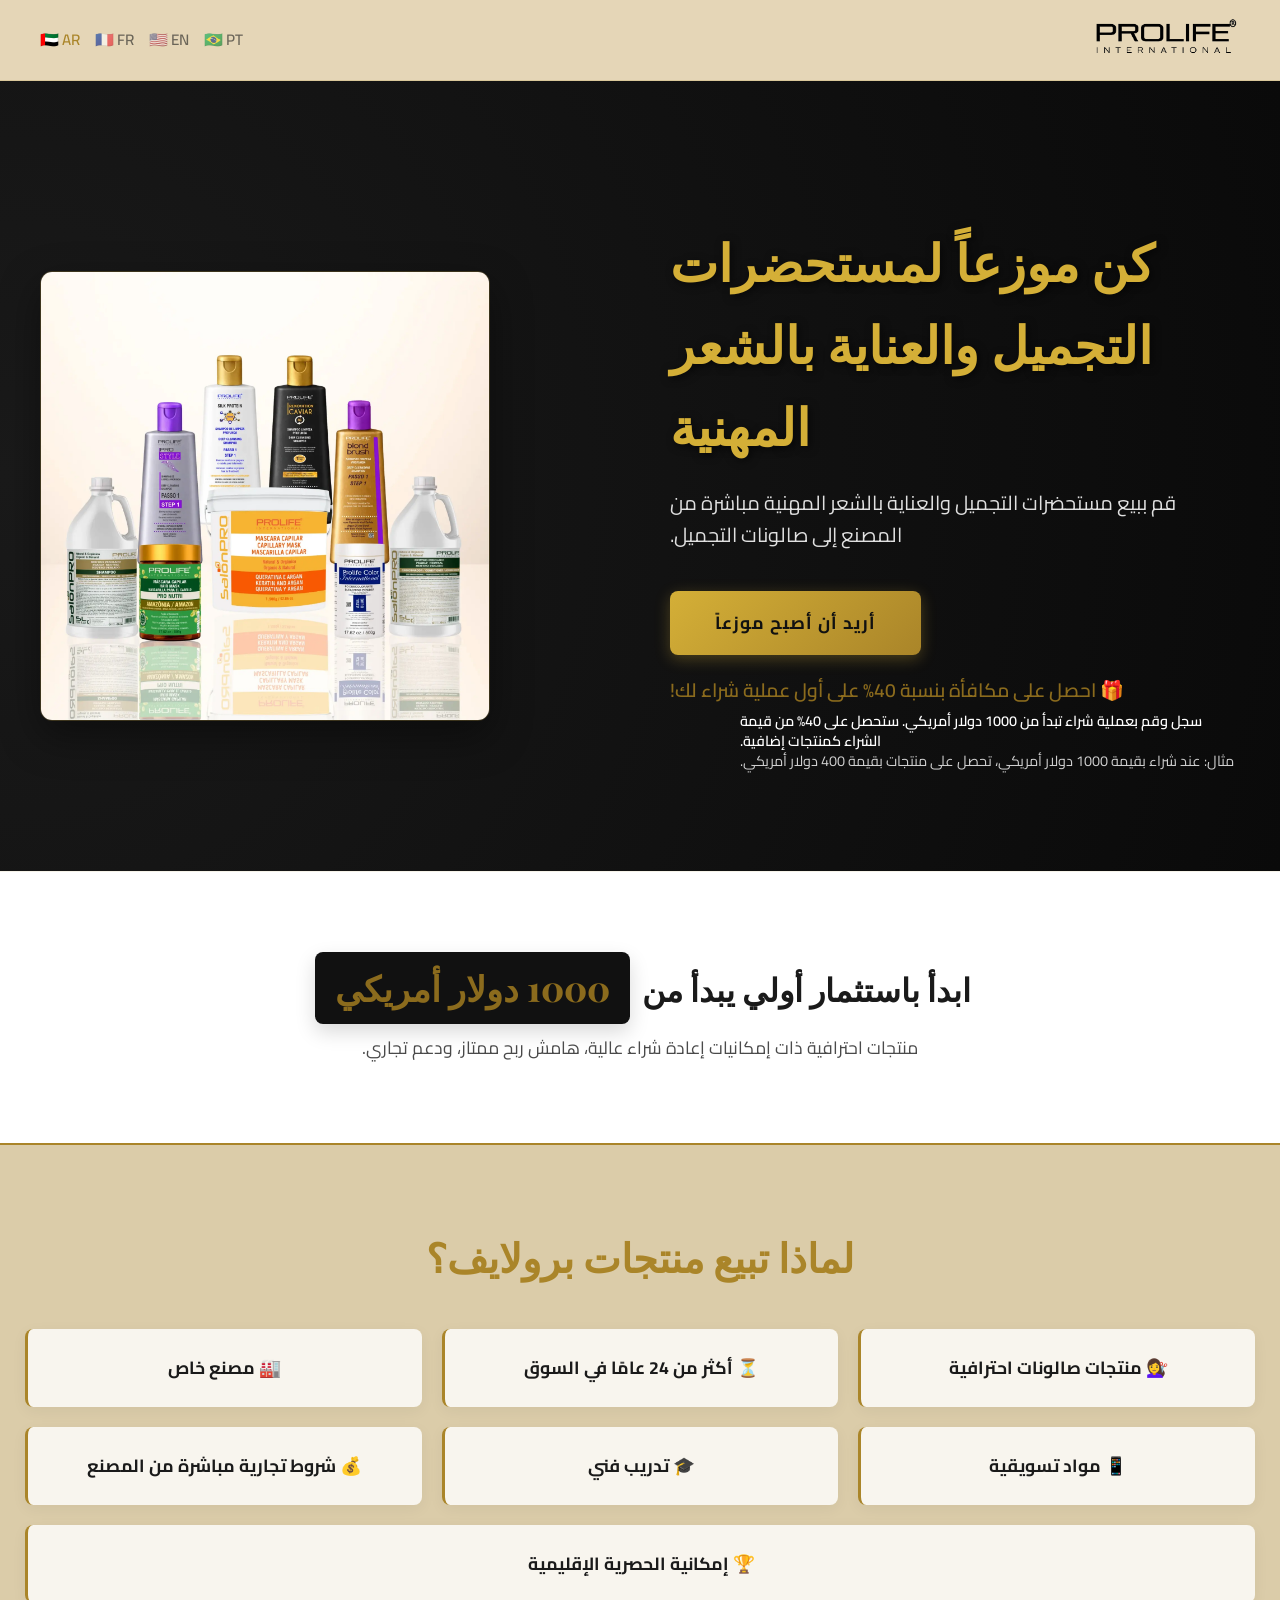
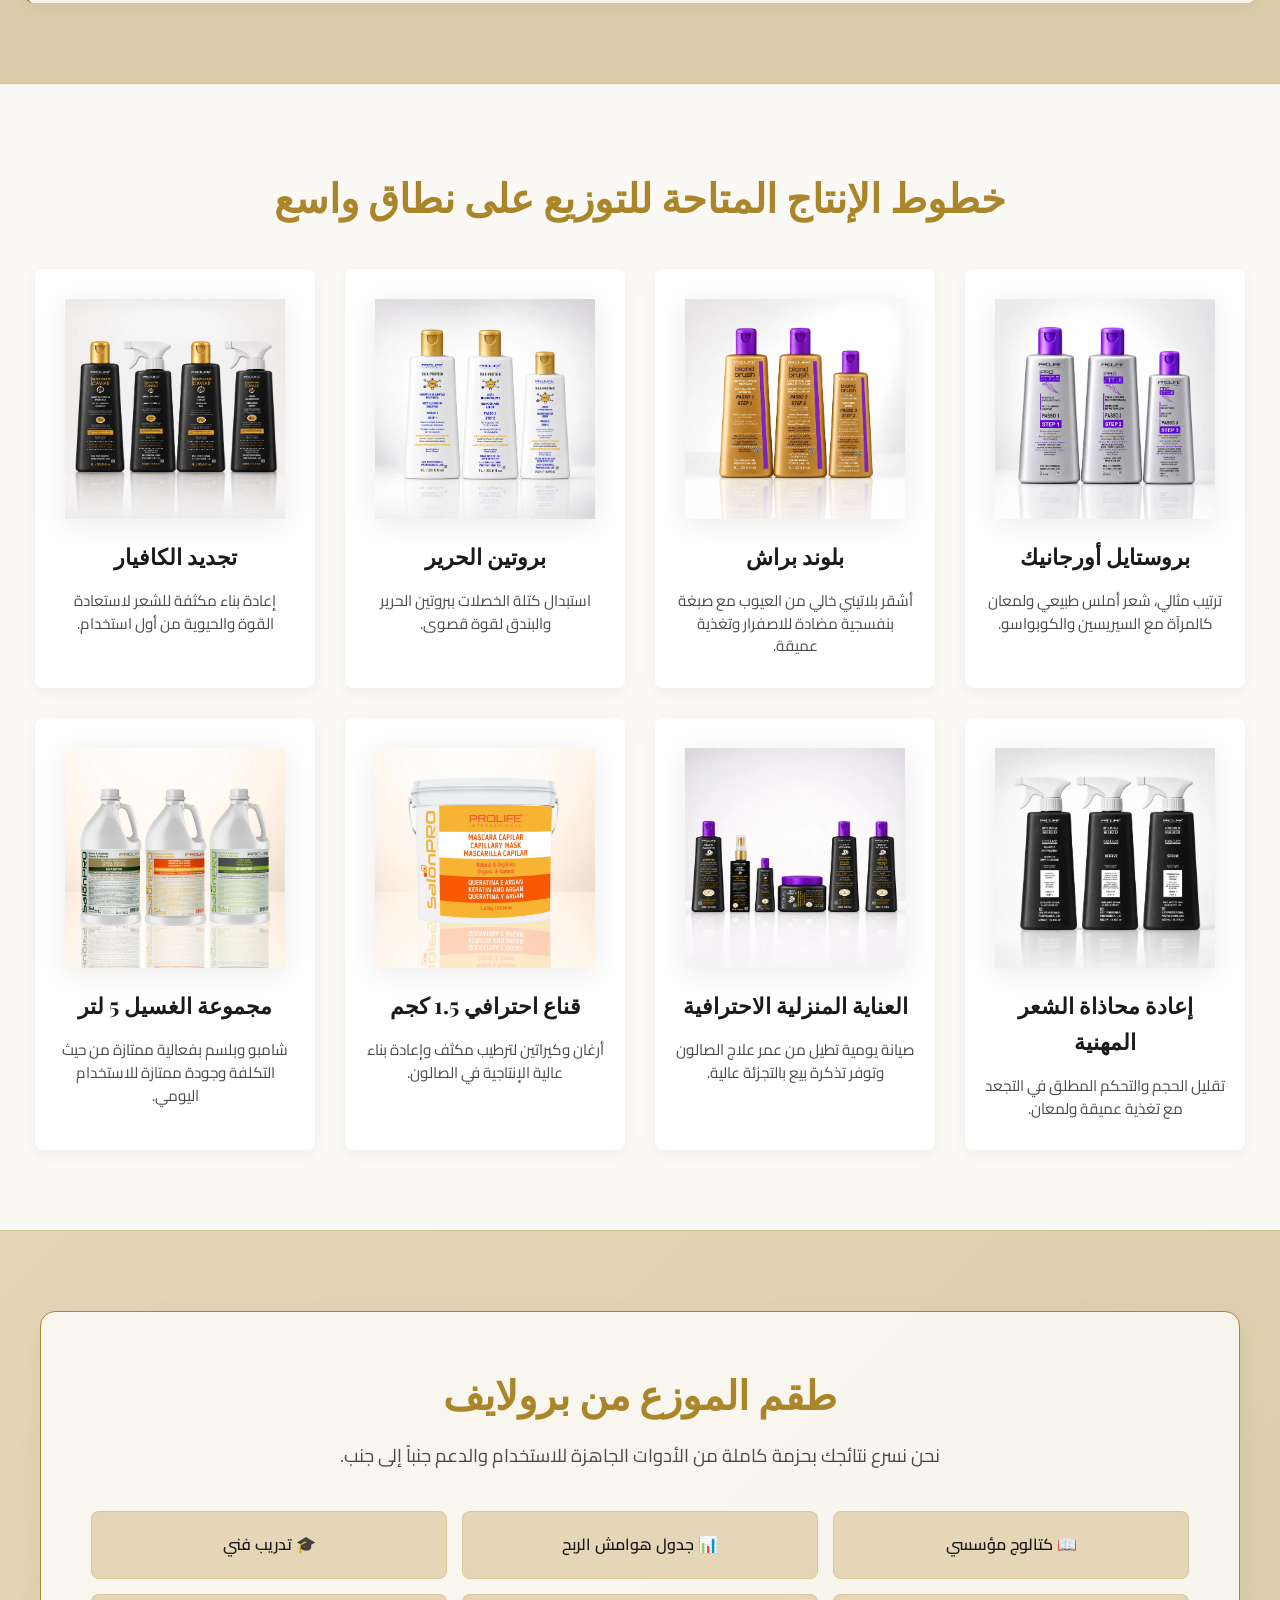
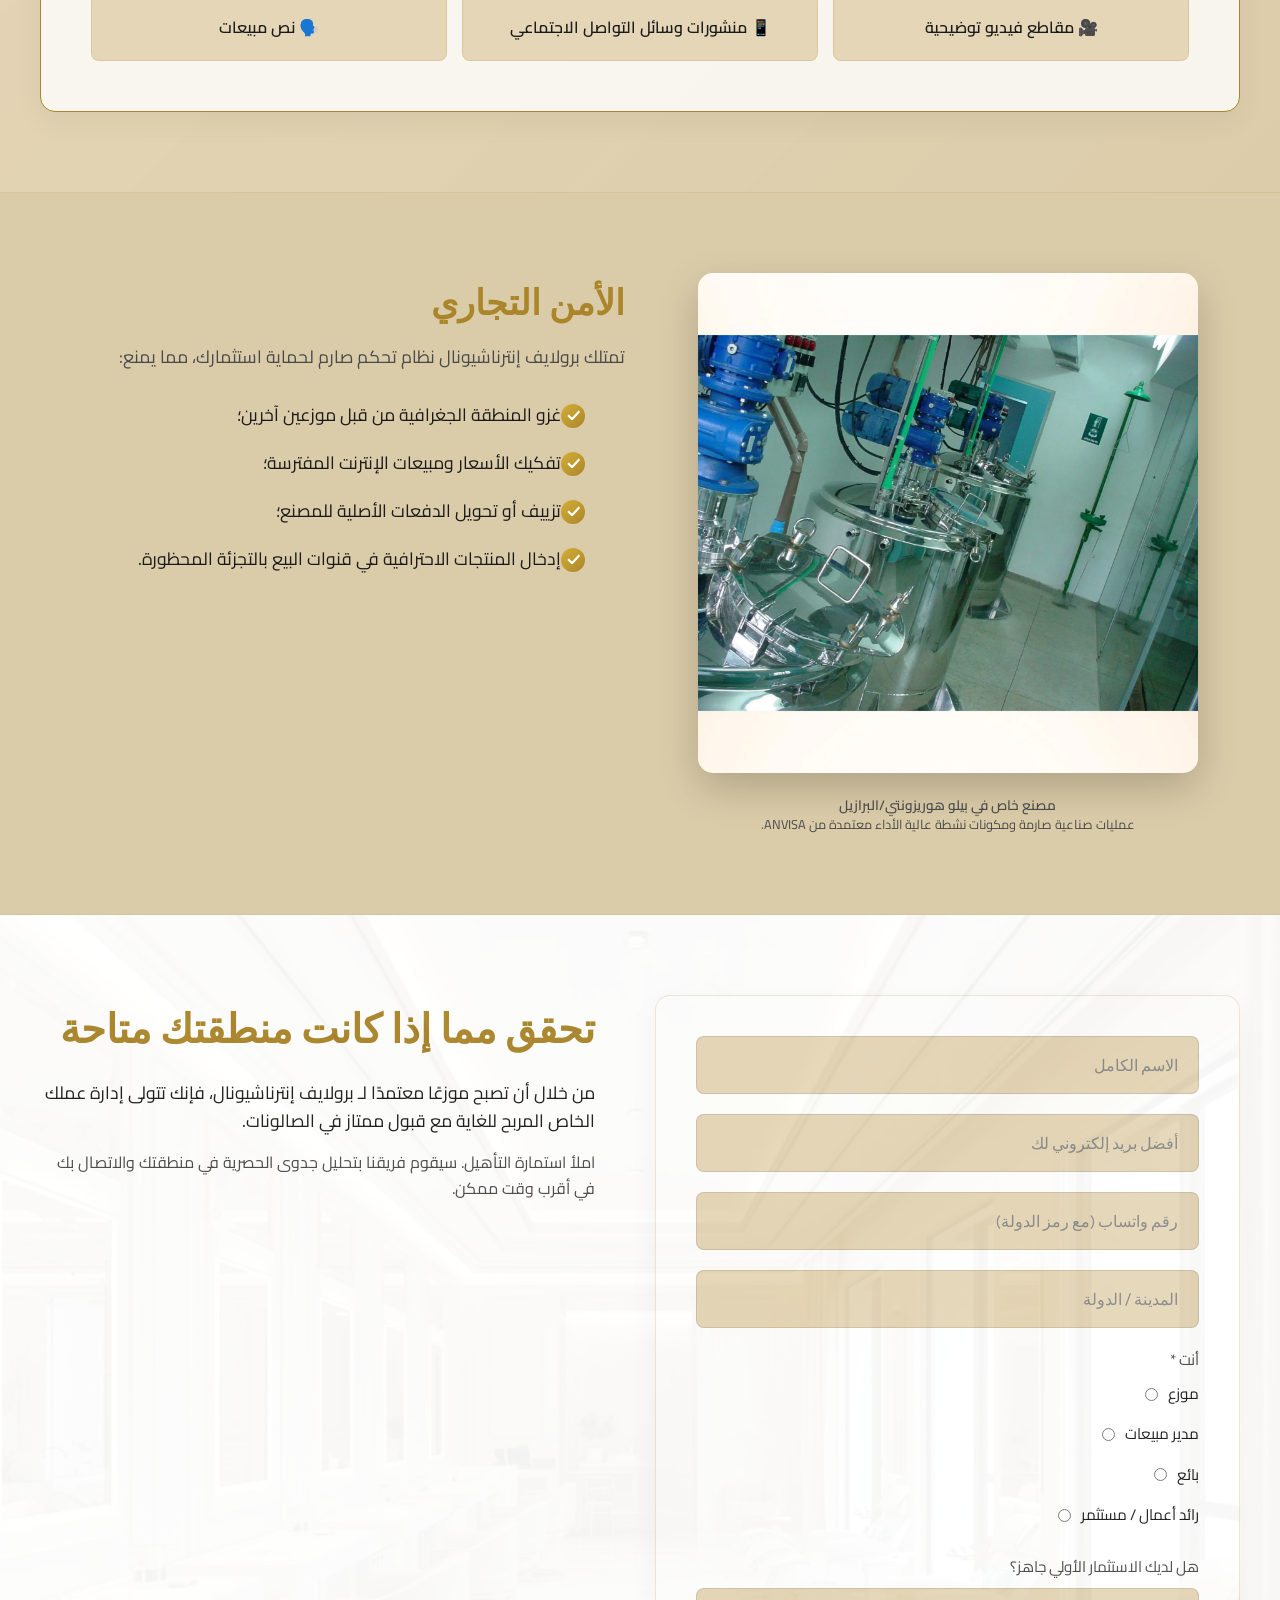
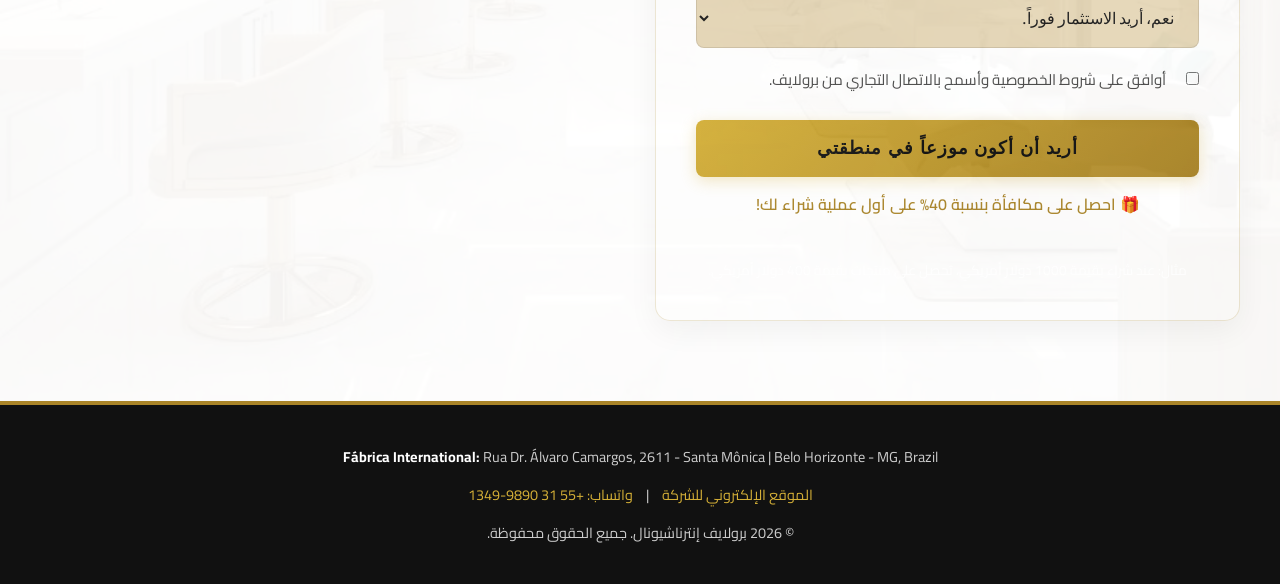
==== commit 89344fbf: "Integrate Google Sheets lead capture webhook across all language pages" ====
--- a/ar/index.html
+++ b/ar/index.html
@@ -308,7 +308,25 @@
                 const waUrl = "https://api.whatsapp.com/send?phone=553198901349&text=" + encodeURIComponent(msg);
                 
                 localStorage.setItem('wa_link', waUrl);
-                window.location.href = "obrigado.html";
+                
+                const scriptURL = "https://script.google.com/macros/s/AKfycbwHma_uNEJ9ZJBJ2dfF7UtSPkAgPgcz4TCxY8XT2UGP70fh-w7qHgR8skQDnD1xt_MT/exec";
+                const payload = {
+                    name: nome,
+                    email: email,
+                    whatsapp: zap,
+                    city: city,
+                    voce_e: role,
+                    invest_ready: invest
+                };
+
+                fetch(scriptURL, {
+                    method: 'POST',
+                    mode: 'no-cors',
+                    headers: { 'Content-Type': 'application/json' },
+                    body: JSON.stringify(payload)
+                }).finally(function () {
+                    window.location.href = "obrigado.html";
+                });
             });
         }
     });
